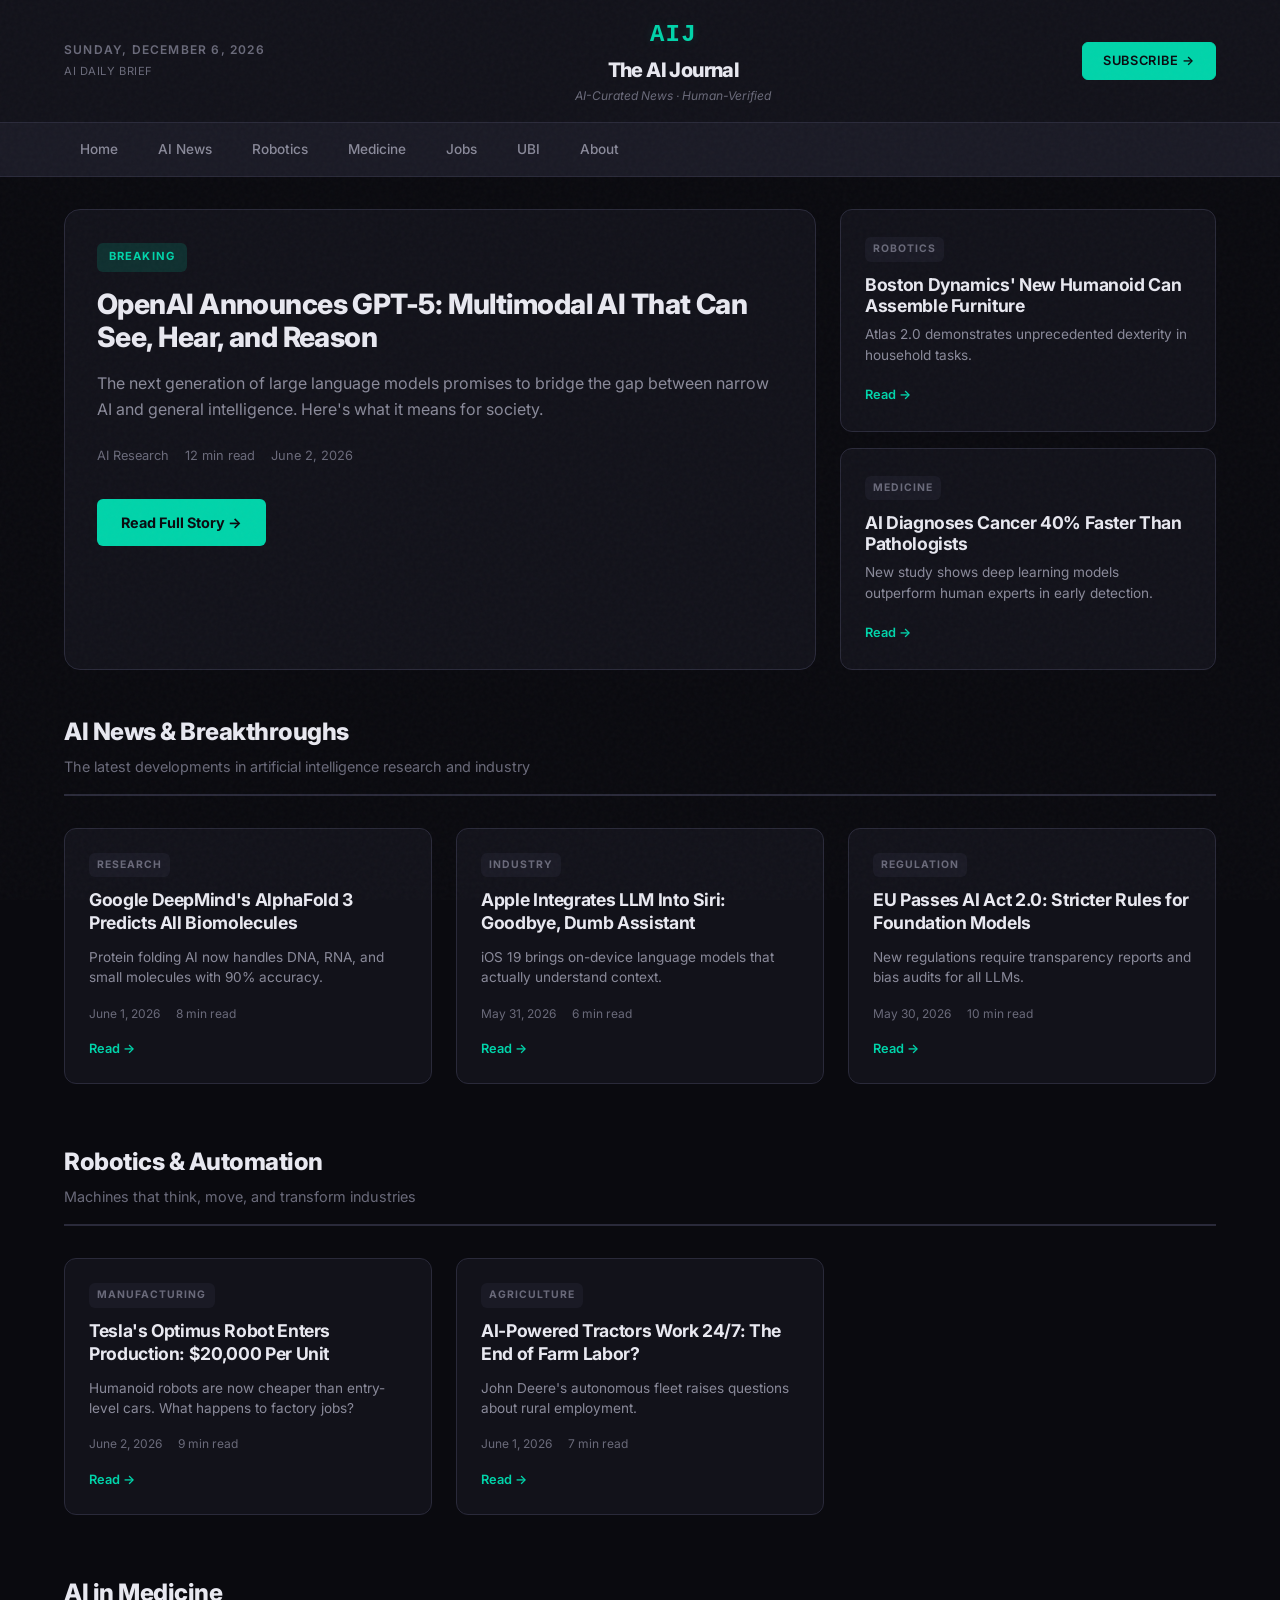
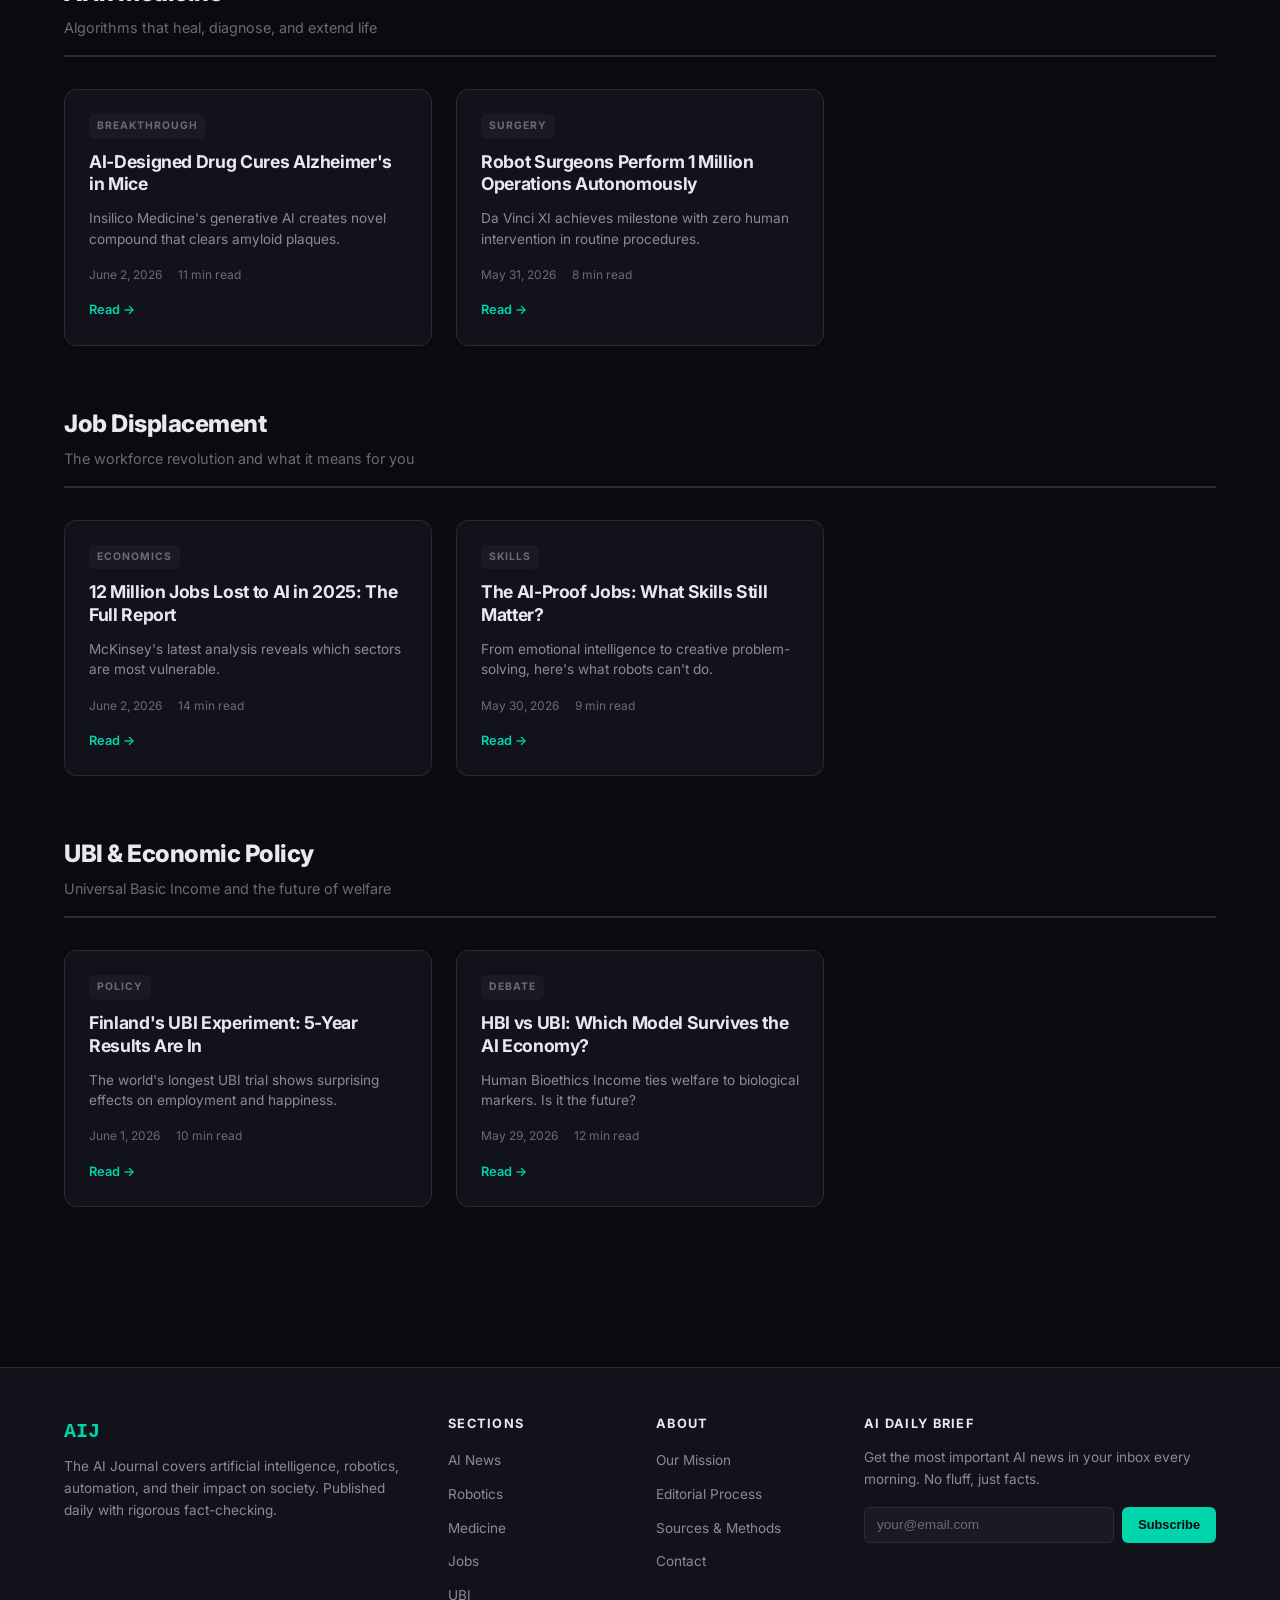
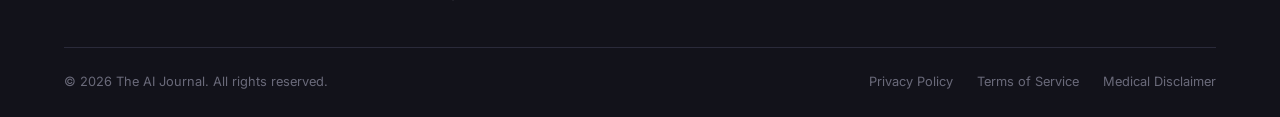
==== index.html @ d27495e5 "Initial build - The AI Journal v1.0 (TEST MODE - Not public)" ====
<!DOCTYPE html>
<html lang="en">
<head>
    <meta charset="UTF-8">
    <meta name="viewport" content="width=device-width, initial-scale=1.0">
    <title>The AI Journal - AI News & Analysis</title>
    <link rel="stylesheet" href="styles.css">
    <link href="https://fonts.googleapis.com/css2?family=Inter:wght@300;400;500;600;700;800&display=swap" rel="stylesheet">
</head>
<body>

    <!-- Noise Texture Overlay -->
    <div class="noise-overlay"></div>

    <header class="masthead">
        <div class="container">
            <div class="masthead-inner">
                <div class="masthead-left">
                    <span class="masthead-date" id="current-date"></span>
                    <span class="masthead-issue">AI Daily Brief</span>
                </div>
                <div class="masthead-center">
                    <div class="masthead-logo">AIJ</div>
                    <h1 class="masthead-title">The AI Journal</h1>
                    <div class="masthead-tagline">AI-Curated News &middot; Human-Verified</div>
                </div>
                <div class="masthead-right">
                    <a href="#newsletter" class="btn-subscribe">Subscribe &rarr;</a>
                </div>
            </div>
        </div>
    </header>

    <nav class="site-nav">
        <div class="container">
            <div class="site-nav-inner">
                <a href="index.html">Home</a>
                <a href="#ai-news">AI News</a>
                <a href="#robotics">Robotics</a>
                <a href="#medicine">Medicine</a>
                <a href="#jobs">Jobs</a>
                <a href="#ubi">UBI</a>
                <a href="#about">About</a>
            </div>
        </div>
    </nav>

    <main class="main-content">
        <div class="container">
            
            <!-- Hero Section -->
            <section class="hero">
                <div class="hero-grid">
                    <article class="hero-card hero-main">
                        <span class="hero-tag">Breaking</span>
                        <h2 class="hero-title">OpenAI Announces GPT-5: Multimodal AI That Can See, Hear, and Reason</h2>
                        <p class="hero-excerpt">The next generation of large language models promises to bridge the gap between narrow AI and general intelligence. Here's what it means for society.</p>
                        <div class="hero-meta">
                            <span>AI Research</span>
                            <span>12 min read</span>
                            <span>June 2, 2026</span>
                        </div>
                        <a href="ai-news-gpt5-20260602.html" class="btn-hero">Read Full Story &rarr;</a>
                    </article>
                    
                    <div class="hero-side">
                        <article class="side-card">
                            <span class="side-tag">Robotics</span>
                            <h3 class="side-title">Boston Dynamics' New Humanoid Can Assemble Furniture</h3>
                            <p class="side-excerpt">Atlas 2.0 demonstrates unprecedented dexterity in household tasks.</p>
                            <a href="robotics-atlas2-20260602.html" class="side-card-link">Read &rarr;</a>
                        </article>
                        
                        <article class="side-card">
                            <span class="side-tag">Medicine</span>
                            <h3 class="side-title">AI Diagnoses Cancer 40% Faster Than Pathologists</h3>
                            <p class="side-excerpt">New study shows deep learning models outperform human experts in early detection.</p>
                            <a href="medicine-cancer-ai-20260602.html" class="side-card-link">Read &rarr;</a>
                        </article>
                    </div>
                </div>
            </section>

            <!-- AI News Grid -->
            <section class="articles-section" id="ai-news">
                <div class="section-header">
                    <h2 class="section-title">AI News & Breakthroughs</h2>
                    <p class="section-subtitle">The latest developments in artificial intelligence research and industry</p>
                </div>
                
                <div class="articles-grid">
                    <article class="article-card">
                        <span class="article-tag">Research</span>
                        <h3 class="article-card-title">Google DeepMind's AlphaFold 3 Predicts All Biomolecules</h3>
                        <p class="article-card-excerpt">Protein folding AI now handles DNA, RNA, and small molecules with 90% accuracy.</p>
                        <div class="article-card-meta">
                            <span>June 1, 2026</span>
                            <span>8 min read</span>
                        </div>
                        <a href="ai-news-alphafold3-20260601.html" class="card-link">Read &rarr;</a>
                    </article>
                    
                    <article class="article-card">
                        <span class="article-tag">Industry</span>
                        <h3 class="article-card-title">Apple Integrates LLM Into Siri: Goodbye, Dumb Assistant</h3>
                        <p class="article-card-excerpt">iOS 19 brings on-device language models that actually understand context.</p>
                        <div class="article-card-meta">
                            <span>May 31, 2026</span>
                            <span>6 min read</span>
                        </div>
                        <a href="ai-news-apple-siri-20260531.html" class="card-link">Read &rarr;</a>
                    </article>
                    
                    <article class="article-card">
                        <span class="article-tag">Regulation</span>
                        <h3 class="article-card-title">EU Passes AI Act 2.0: Stricter Rules for Foundation Models</h3>
                        <p class="article-card-excerpt">New regulations require transparency reports and bias audits for all LLMs.</p>
                        <div class="article-card-meta">
                            <span>May 30, 2026</span>
                            <span>10 min read</span>
                        </div>
                        <a href="ai-news-eu-aiact-20260530.html" class="card-link">Read &rarr;</a>
                    </article>
                </div>
            </section>

            <!-- Robotics Section -->
            <section class="articles-section" id="robotics">
                <div class="section-header">
                    <h2 class="section-title">Robotics & Automation</h2>
                    <p class="section-subtitle">Machines that think, move, and transform industries</p>
                </div>
                
                <div class="articles-grid">
                    <article class="article-card">
                        <span class="article-tag">Manufacturing</span>
                        <h3 class="article-card-title">Tesla's Optimus Robot Enters Production: $20,000 Per Unit</h3>
                        <p class="article-card-excerpt">Humanoid robots are now cheaper than entry-level cars. What happens to factory jobs?</p>
                        <div class="article-card-meta">
                            <span>June 2, 2026</span>
                            <span>9 min read</span>
                        </div>
                        <a href="robotics-tesla-optimus-20260602.html" class="card-link">Read &rarr;</a>
                    </article>
                    
                    <article class="article-card">
                        <span class="article-tag">Agriculture</span>
                        <h3 class="article-card-title">AI-Powered Tractors Work 24/7: The End of Farm Labor?</h3>
                        <p class="article-card-excerpt">John Deere's autonomous fleet raises questions about rural employment.</p>
                        <div class="article-card-meta">
                            <span>June 1, 2026</span>
                            <span>7 min read</span>
                        </div>
                        <a href="robotics-farming-ai-20260601.html" class="card-link">Read &rarr;</a>
                    </article>
                </div>
            </section>

            <!-- Medicine Section -->
            <section class="articles-section" id="medicine">
                <div class="section-header">
                    <h2 class="section-title">AI in Medicine</h2>
                    <p class="section-subtitle">Algorithms that heal, diagnose, and extend life</p>
                </div>
                
                <div class="articles-grid">
                    <article class="article-card">
                        <span class="article-tag">Breakthrough</span>
                        <h3 class="article-card-title">AI-Designed Drug Cures Alzheimer's in Mice</h3>
                        <p class="article-card-excerpt">Insilico Medicine's generative AI creates novel compound that clears amyloid plaques.</p>
                        <div class="article-card-meta">
                            <span>June 2, 2026</span>
                            <span>11 min read</span>
                        </div>
                        <a href="medicine-alzheimers-ai-20260602.html" class="card-link">Read &rarr;</a>
                    </article>
                    
                    <article class="article-card">
                        <span class="article-tag">Surgery</span>
                        <h3 class="article-card-title">Robot Surgeons Perform 1 Million Operations Autonomously</h3>
                        <p class="article-card-excerpt">Da Vinci XI achieves milestone with zero human intervention in routine procedures.</p>
                        <div class="article-card-meta">
                            <span>May 31, 2026</span>
                            <span>8 min read</span>
                        </div>
                        <a href="medicine-robot-surgery-20260531.html" class="card-link">Read &rarr;</a>
                    </article>
                </div>
            </section>

            <!-- Jobs Section -->
            <section class="articles-section" id="jobs">
                <div class="section-header">
                    <h2 class="section-title">Job Displacement</h2>
                    <p class="section-subtitle">The workforce revolution and what it means for you</p>
                </div>
                
                <div class="articles-grid">
                    <article class="article-card">
                        <span class="article-tag">Economics</span>
                        <h3 class="article-card-title">12 Million Jobs Lost to AI in 2025: The Full Report</h3>
                        <p class="article-card-excerpt">McKinsey's latest analysis reveals which sectors are most vulnerable.</p>
                        <div class="article-card-meta">
                            <span>June 2, 2026</span>
                            <span>14 min read</span>
                        </div>
                        <a href="jobs-displacement-report-20260602.html" class="card-link">Read &rarr;</a>
                    </article>
                    
                    <article class="article-card">
                        <span class="article-tag">Skills</span>
                        <h3 class="article-card-title">The AI-Proof Jobs: What Skills Still Matter?</h3>
                        <p class="article-card-excerpt">From emotional intelligence to creative problem-solving, here's what robots can't do.</p>
                        <div class="article-card-meta">
                            <span>May 30, 2026</span>
                            <span>9 min read</span>
                        </div>
                        <a href="jobs-ai-proof-20260530.html" class="card-link">Read &rarr;</a>
                    </article>
                </div>
            </section>

            <!-- UBI Section -->
            <section class="articles-section" id="ubi">
                <div class="section-header">
                    <h2 class="section-title">UBI & Economic Policy</h2>
                    <p class="section-subtitle">Universal Basic Income and the future of welfare</p>
                </div>
                
                <div class="articles-grid">
                    <article class="article-card">
                        <span class="article-tag">Policy</span>
                        <h3 class="article-card-title">Finland's UBI Experiment: 5-Year Results Are In</h3>
                        <p class="article-card-excerpt">The world's longest UBI trial shows surprising effects on employment and happiness.</p>
                        <div class="article-card-meta">
                            <span>June 1, 2026</span>
                            <span>10 min read</span>
                        </div>
                        <a href="ubi-finland-results-20260601.html" class="card-link">Read &rarr;</a>
                    </article>
                    
                    <article class="article-card">
                        <span class="article-tag">Debate</span>
                        <h3 class="article-card-title">HBI vs UBI: Which Model Survives the AI Economy?</h3>
                        <p class="article-card-excerpt">Human Bioethics Income ties welfare to biological markers. Is it the future?</p>
                        <div class="article-card-meta">
                            <span>May 29, 2026</span>
                            <span>12 min read</span>
                        </div>
                        <a href="ubi-hbi-debate-20260529.html" class="card-link">Read &rarr;</a>
                    </article>
                </div>
            </section>

        </div>
    </main>

    <footer class="site-footer">
        <div class="container">
            <div class="footer-grid">
                <div class="footer-brand">
                    <div class="footer-logo">AIJ</div>
                    <p class="footer-desc">The AI Journal covers artificial intelligence, robotics, automation, and their impact on society. Published daily with rigorous fact-checking.</p>
                </div>
                <div class="footer-links">
                    <h4 class="footer-heading">Sections</h4>
                    <ul>
                        <li><a href="#ai-news">AI News</a></li>
                        <li><a href="#robotics">Robotics</a></li>
                        <li><a href="#medicine">Medicine</a></li>
                        <li><a href="#jobs">Jobs</a></li>
                        <li><a href="#ubi">UBI</a></li>
                    </ul>
                </div>
                <div class="footer-links">
                    <h4 class="footer-heading">About</h4>
                    <ul>
                        <li><a href="#about">Our Mission</a></li>
                        <li><a href="#about">Editorial Process</a></li>
                        <li><a href="#about">Sources & Methods</a></li>
                        <li><a href="#about">Contact</a></li>
                    </ul>
                </div>
                <div class="footer-newsletter" id="newsletter">
                    <h4 class="footer-heading">AI Daily Brief</h4>
                    <p>Get the most important AI news in your inbox every morning. No fluff, just facts.</p>
                    <form class="newsletter-form" action="https://app.kit.com/forms/9441355/subscriptions" method="post">
                        <input type="email" name="email_address" placeholder="your@email.com" required class="newsletter-input">
                        <button type="submit" class="btn-newsletter">Subscribe</button>
                    </form>
                </div>
            </div>
            <div class="footer-bottom">
                <p class="copyright">&copy; 2026 The AI Journal. All rights reserved.</p>
                <div class="footer-legal">
                    <a href="privacy.html">Privacy Policy</a>
                    <a href="terms.html">Terms of Service</a>
                    <a href="medical.html">Medical Disclaimer</a>
                </div>
            </div>
        </div>
    </footer>

    <script>
        // Set current date
        document.getElementById('current-date').textContent = new Date().toLocaleDateString('en-US', { 
            weekday: 'long', 
            year: 'numeric', 
            month: 'long', 
            day: 'numeric' 
        });
    </script>

</body>
</html>
---- styles.css ----
/* Reset and Base */
*, *::before, *::after {
    box-sizing: border-box;
    margin: 0;
    padding: 0;
}

:root {
    --color-bg: #0a0a0f;
    --color-surface: #12121a;
    --color-surface-raised: #1a1a25;
    --color-border: #2a2a3a;
    --color-border-subtle: #1e1e2e;
    
    --color-text: #e8e8f0;
    --color-text-secondary: #8a8a9a;
    --color-text-muted: #6a6a7a;
    
    --color-accent: #00d4aa;
    --color-accent-light: #00f0c0;
    --color-accent-dark: #00a880;
    --color-accent-glow: rgba(0, 212, 170, 0.15);
    
    --color-danger: #ff4757;
    --color-warning: #ffa502;
    --color-info: #3498db;
    
    --font-body: 'Inter', -apple-system, BlinkMacSystemFont, 'Segoe UI', sans-serif;
    --font-mono: 'SF Mono', 'Fira Code', 'JetBrains Mono', monospace;
    
    --container-width: 1200px;
    --container-padding: 1.5rem;
    
    --radius-sm: 6px;
    --radius-md: 12px;
    --radius-lg: 16px;
    
    --shadow-sm: 0 2px 8px rgba(0, 0, 0, 0.3);
    --shadow-md: 0 4px 16px rgba(0, 0, 0, 0.4);
    --shadow-lg: 0 8px 32px rgba(0, 0, 0, 0.5);
    --shadow-glow: 0 0 20px var(--color-accent-glow);
}

html {
    scroll-behavior: smooth;
}

body {
    font-family: var(--font-body);
    background: var(--color-bg);
    color: var(--color-text);
    line-height: 1.6;
    font-size: 16px;
    -webkit-font-smoothing: antialiased;
}

.container {
    max-width: var(--container-width);
    margin: 0 auto;
    padding: 0 var(--container-padding);
}

/* Noise Texture */
.noise-overlay {
    position: fixed;
    top: 0;
    left: 0;
    width: 100%;
    height: 100%;
    pointer-events: none;
    opacity: 0.03;
    z-index: 1000;
    background-image: url("data:image/svg+xml,%3Csvg viewBox='0 0 256 256' xmlns='http://www.w3.org/2000/svg'%3E%3Cfilter id='noiseFilter'%3E%3CfeTurbulence type='fractalNoise' baseFrequency='0.9' numOctaves='4' stitchTiles='stitch'/%3E%3C/filter%3E%3Crect width='100%25' height='100%25' filter='url(%23noiseFilter)'/%3E%3C/svg%3E");
}

/* Typography */
h1, h2, h3, h4, h5, h6 {
    font-weight: 700;
    line-height: 1.2;
    letter-spacing: -0.02em;
}

a {
    color: var(--color-accent);
    text-decoration: none;
    transition: color 0.2s ease;
}

a:hover {
    color: var(--color-accent-light);
}

/* Masthead */
.masthead {
    background: var(--color-surface);
    border-bottom: 1px solid var(--color-border);
    padding: 1rem 0;
}

.masthead-inner {
    display: flex;
    align-items: center;
    justify-content: space-between;
    flex-wrap: wrap;
    gap: 1rem;
}

.masthead-left {
    display: flex;
    flex-direction: column;
    gap: 0.25rem;
}

.masthead-date {
    font-size: 0.75rem;
    text-transform: uppercase;
    letter-spacing: 0.1em;
    color: var(--color-text-muted);
    font-weight: 600;
}

.masthead-issue {
    font-size: 0.7rem;
    color: var(--color-text-muted);
    text-transform: uppercase;
    letter-spacing: 0.05em;
}

.masthead-center {
    text-align: center;
    flex: 1;
}

.masthead-logo {
    font-family: var(--font-mono);
    font-size: 1.5rem;
    font-weight: 800;
    color: var(--color-accent);
    letter-spacing: 0.05em;
    margin-bottom: 0.25rem;
    text-shadow: 0 0 10px var(--color-accent-glow);
}

.masthead-title {
    font-size: 1.25rem;
    font-weight: 800;
    letter-spacing: -0.03em;
    color: var(--color-text);
    margin-bottom: 0.25rem;
}

.masthead-tagline {
    font-size: 0.75rem;
    color: var(--color-text-muted);
    font-style: italic;
}

.masthead-right {
    display: flex;
    align-items: center;
}

/* Buttons */
.btn-subscribe {
    display: inline-block;
    padding: 0.5rem 1.25rem;
    background: var(--color-accent);
    color: var(--color-bg);
    font-weight: 600;
    font-size: 0.8rem;
    border-radius: var(--radius-sm);
    transition: all 0.2s ease;
    text-transform: uppercase;
    letter-spacing: 0.05em;
    border: 1px solid var(--color-accent);
}

.btn-subscribe:hover {
    background: var(--color-accent-light);
    color: var(--color-bg);
    box-shadow: var(--shadow-glow);
}

.btn-hero {
    display: inline-block;
    padding: 0.75rem 1.5rem;
    background: var(--color-accent);
    color: var(--color-bg);
    font-weight: 700;
    font-size: 0.9rem;
    border-radius: var(--radius-sm);
    transition: all 0.2s ease;
    margin-top: 1rem;
}

.btn-hero:hover {
    background: var(--color-accent-light);
    color: var(--color-bg);
    box-shadow: var(--shadow-glow);
}

/* Site Navigation */
.site-nav {
    background: var(--color-surface-raised);
    border-bottom: 1px solid var(--color-border);
    padding: 0;
    position: sticky;
    top: 0;
    z-index: 100;
}

.site-nav-inner {
    display: flex;
    align-items: center;
    gap: 0.5rem;
    overflow-x: auto;
    padding: 0.5rem 0;
    -ms-overflow-style: none;
    scrollbar-width: none;
}

.site-nav-inner::-webkit-scrollbar {
    display: none;
}

.site-nav-inner a {
    padding: 0.5rem 1rem;
    color: var(--color-text-secondary);
    font-size: 0.85rem;
    font-weight: 500;
    white-space: nowrap;
    border-radius: var(--radius-sm);
    transition: all 0.2s ease;
}

.site-nav-inner a:hover {
    color: var(--color-accent);
    background: var(--color-accent-glow);
}

/* Main Content */
.main-content {
    padding: 2rem 0;
}

/* Hero Section */
.hero {
    margin-bottom: 3rem;
}

.hero-grid {
    display: grid;
    grid-template-columns: 2fr 1fr;
    gap: 1.5rem;
}

.hero-card {
    background: var(--color-surface);
    border: 1px solid var(--color-border);
    border-radius: var(--radius-lg);
    padding: 2rem;
    transition: all 0.3s ease;
}

.hero-card:hover {
    border-color: var(--color-accent);
    box-shadow: var(--shadow-glow);
}

.hero-tag {
    display: inline-block;
    padding: 0.35rem 0.75rem;
    background: var(--color-accent-glow);
    color: var(--color-accent);
    font-size: 0.7rem;
    font-weight: 700;
    text-transform: uppercase;
    letter-spacing: 0.1em;
    border-radius: var(--radius-sm);
    margin-bottom: 1rem;
}

.hero-title {
    font-size: 1.75rem;
    font-weight: 800;
    margin-bottom: 1rem;
    line-height: 1.2;
    color: var(--color-text);
}

.hero-excerpt {
    font-size: 1rem;
    color: var(--color-text-secondary);
    margin-bottom: 1.5rem;
    line-height: 1.6;
}

.hero-meta {
    display: flex;
    gap: 1rem;
    margin-bottom: 1rem;
    font-size: 0.8rem;
    color: var(--color-text-muted);
}

.hero-meta span {
    display: flex;
    align-items: center;
    gap: 0.35rem;
}

.hero-side {
    display: flex;
    flex-direction: column;
    gap: 1rem;
}

.side-card {
    background: var(--color-surface);
    border: 1px solid var(--color-border);
    border-radius: var(--radius-md);
    padding: 1.5rem;
    transition: all 0.3s ease;
    flex: 1;
}

.side-card:hover {
    border-color: var(--color-accent);
    transform: translateY(-2px);
    box-shadow: var(--shadow-md);
}

.side-tag {
    display: inline-block;
    padding: 0.25rem 0.5rem;
    background: var(--color-surface-raised);
    color: var(--color-text-muted);
    font-size: 0.65rem;
    font-weight: 700;
    text-transform: uppercase;
    letter-spacing: 0.1em;
    border-radius: var(--radius-sm);
    margin-bottom: 0.75rem;
}

.side-title {
    font-size: 1.1rem;
    font-weight: 700;
    margin-bottom: 0.5rem;
    color: var(--color-text);
}

.side-excerpt {
    font-size: 0.85rem;
    color: var(--color-text-secondary);
    margin-bottom: 1rem;
    line-height: 1.5;
}

.side-card-link {
    font-size: 0.8rem;
    font-weight: 600;
    color: var(--color-accent);
}

/* Sections */
.articles-section {
    margin-bottom: 4rem;
}

.section-header {
    margin-bottom: 2rem;
    padding-bottom: 1rem;
    border-bottom: 2px solid var(--color-border);
}

.section-title {
    font-size: 1.5rem;
    font-weight: 800;
    margin-bottom: 0.5rem;
    color: var(--color-text);
}

.section-subtitle {
    font-size: 0.9rem;
    color: var(--color-text-muted);
}

/* Article Grid */
.articles-grid {
    display: grid;
    grid-template-columns: repeat(auto-fill, minmax(320px, 1fr));
    gap: 1.5rem;
}

.article-card {
    background: var(--color-surface);
    border: 1px solid var(--color-border);
    border-radius: var(--radius-md);
    padding: 1.5rem;
    transition: all 0.3s ease;
    display: flex;
    flex-direction: column;
}

.article-card:hover {
    border-color: var(--color-accent);
    transform: translateY(-3px);
    box-shadow: var(--shadow-md);
}

.article-tag {
    display: inline-block;
    padding: 0.25rem 0.5rem;
    background: var(--color-surface-raised);
    color: var(--color-text-muted);
    font-size: 0.65rem;
    font-weight: 700;
    text-transform: uppercase;
    letter-spacing: 0.1em;
    border-radius: var(--radius-sm);
    margin-bottom: 0.75rem;
    align-self: flex-start;
}

.article-card-title {
    font-size: 1.1rem;
    font-weight: 700;
    margin-bottom: 0.75rem;
    color: var(--color-text);
    line-height: 1.3;
}

.article-card-excerpt {
    font-size: 0.85rem;
    color: var(--color-text-secondary);
    margin-bottom: 1rem;
    line-height: 1.5;
    flex: 1;
}

.article-card-meta {
    display: flex;
    gap: 1rem;
    font-size: 0.75rem;
    color: var(--color-text-muted);
    margin-bottom: 1rem;
}

.card-link {
    font-size: 0.8rem;
    font-weight: 600;
    color: var(--color-accent);
    align-self: flex-start;
}

.card-link:hover {
    color: var(--color-accent-light);
}

/* Footer */
.site-footer {
    background: var(--color-surface);
    border-top: 1px solid var(--color-border);
    padding: 3rem 0 1.5rem;
    margin-top: 4rem;
}

.footer-grid {
    display: grid;
    grid-template-columns: 2fr 1fr 1fr 2fr;
    gap: 2rem;
    margin-bottom: 2rem;
}

.footer-logo {
    font-family: var(--font-mono);
    font-size: 1.25rem;
    font-weight: 800;
    color: var(--color-accent);
    margin-bottom: 0.5rem;
}

.footer-desc {
    font-size: 0.85rem;
    color: var(--color-text-secondary);
    line-height: 1.6;
}

.footer-heading {
    font-size: 0.8rem;
    font-weight: 700;
    text-transform: uppercase;
    letter-spacing: 0.1em;
    margin-bottom: 1rem;
    color: var(--color-text);
}

.footer-links ul {
    list-style: none;
}

.footer-links li {
    margin-bottom: 0.5rem;
}

.footer-links a {
    font-size: 0.85rem;
    color: var(--color-text-secondary);
    transition: color 0.2s ease;
}

.footer-links a:hover {
    color: var(--color-accent);
}

.footer-newsletter p {
    font-size: 0.85rem;
    color: var(--color-text-secondary);
    margin-bottom: 1rem;
}

.newsletter-form {
    display: flex;
    gap: 0.5rem;
}

.newsletter-input {
    flex: 1;
    padding: 0.6rem 0.75rem;
    background: var(--color-surface-raised);
    border: 1px solid var(--color-border);
    border-radius: var(--radius-sm);
    color: var(--color-text);
    font-size: 0.85rem;
    transition: border-color 0.2s ease;
}

.newsletter-input:focus {
    outline: none;
    border-color: var(--color-accent);
}

.newsletter-input::placeholder {
    color: var(--color-text-muted);
}

.btn-newsletter {
    padding: 0.6rem 1rem;
    background: var(--color-accent);
    color: var(--color-bg);
    font-weight: 600;
    font-size: 0.8rem;
    border: none;
    border-radius: var(--radius-sm);
    cursor: pointer;
    transition: all 0.2s ease;
}

.btn-newsletter:hover {
    background: var(--color-accent-light);
    box-shadow: var(--shadow-glow);
}

.footer-bottom {
    border-top: 1px solid var(--color-border);
    padding-top: 1.5rem;
    display: flex;
    justify-content: space-between;
    align-items: center;
    flex-wrap: wrap;
    gap: 1rem;
}

.copyright {
    font-size: 0.8rem;
    color: var(--color-text-muted);
}

.footer-legal {
    display: flex;
    gap: 1.5rem;
}

.footer-legal a {
    font-size: 0.8rem;
    color: var(--color-text-muted);
    transition: color 0.2s ease;
}

.footer-legal a:hover {
    color: var(--color-accent);
}

/* Responsive */
@media (max-width: 1024px) {
    .hero-grid {
        grid-template-columns: 1fr;
    }
    
    .footer-grid {
        grid-template-columns: 1fr 1fr;
    }
}

@media (max-width: 768px) {
    .masthead-inner {
        flex-direction: column;
        text-align: center;
    }
    
    .masthead-center {
        order: -1;
        margin-bottom: 0.5rem;
    }
    
    .hero-title {
        font-size: 1.25rem;
    }
    
    .articles-grid {
        grid-template-columns: 1fr;
    }
    
    .footer-grid {
        grid-template-columns: 1fr;
    }
    
    .footer-bottom {
        flex-direction: column;
        text-align: center;
    }
    
    .newsletter-form {
        flex-direction: column;
    }
}

@media (max-width: 480px) {
    :root {
        --container-padding: 1rem;
    }
    
    .hero-card, .side-card, .article-card {
        padding: 1rem;
    }
    
    .hero-title {
        font-size: 1.1rem;
    }
    
    .section-title {
        font-size: 1.25rem;
    }
}

/* Animations */
@keyframes fadeIn {
    from {
        opacity: 0;
        transform: translateY(10px);
    }
    to {
        opacity: 1;
        transform: translateY(0);
    }
}

.article-card, .hero-card, .side-card {
    animation: fadeIn 0.5s ease-out forwards;
}

/* Scrollbar */
::-webkit-scrollbar {
    width: 8px;
}

::-webkit-scrollbar-track {
    background: var(--color-surface);
}

::-webkit-scrollbar-thumb {
    background: var(--color-border);
    border-radius: 4px;
}

::-webkit-scrollbar-thumb:hover {
    background: var(--color-text-muted);
}

/* Selection */
::selection {
    background: var(--color-accent-glow);
    color: var(--color-accent);
}
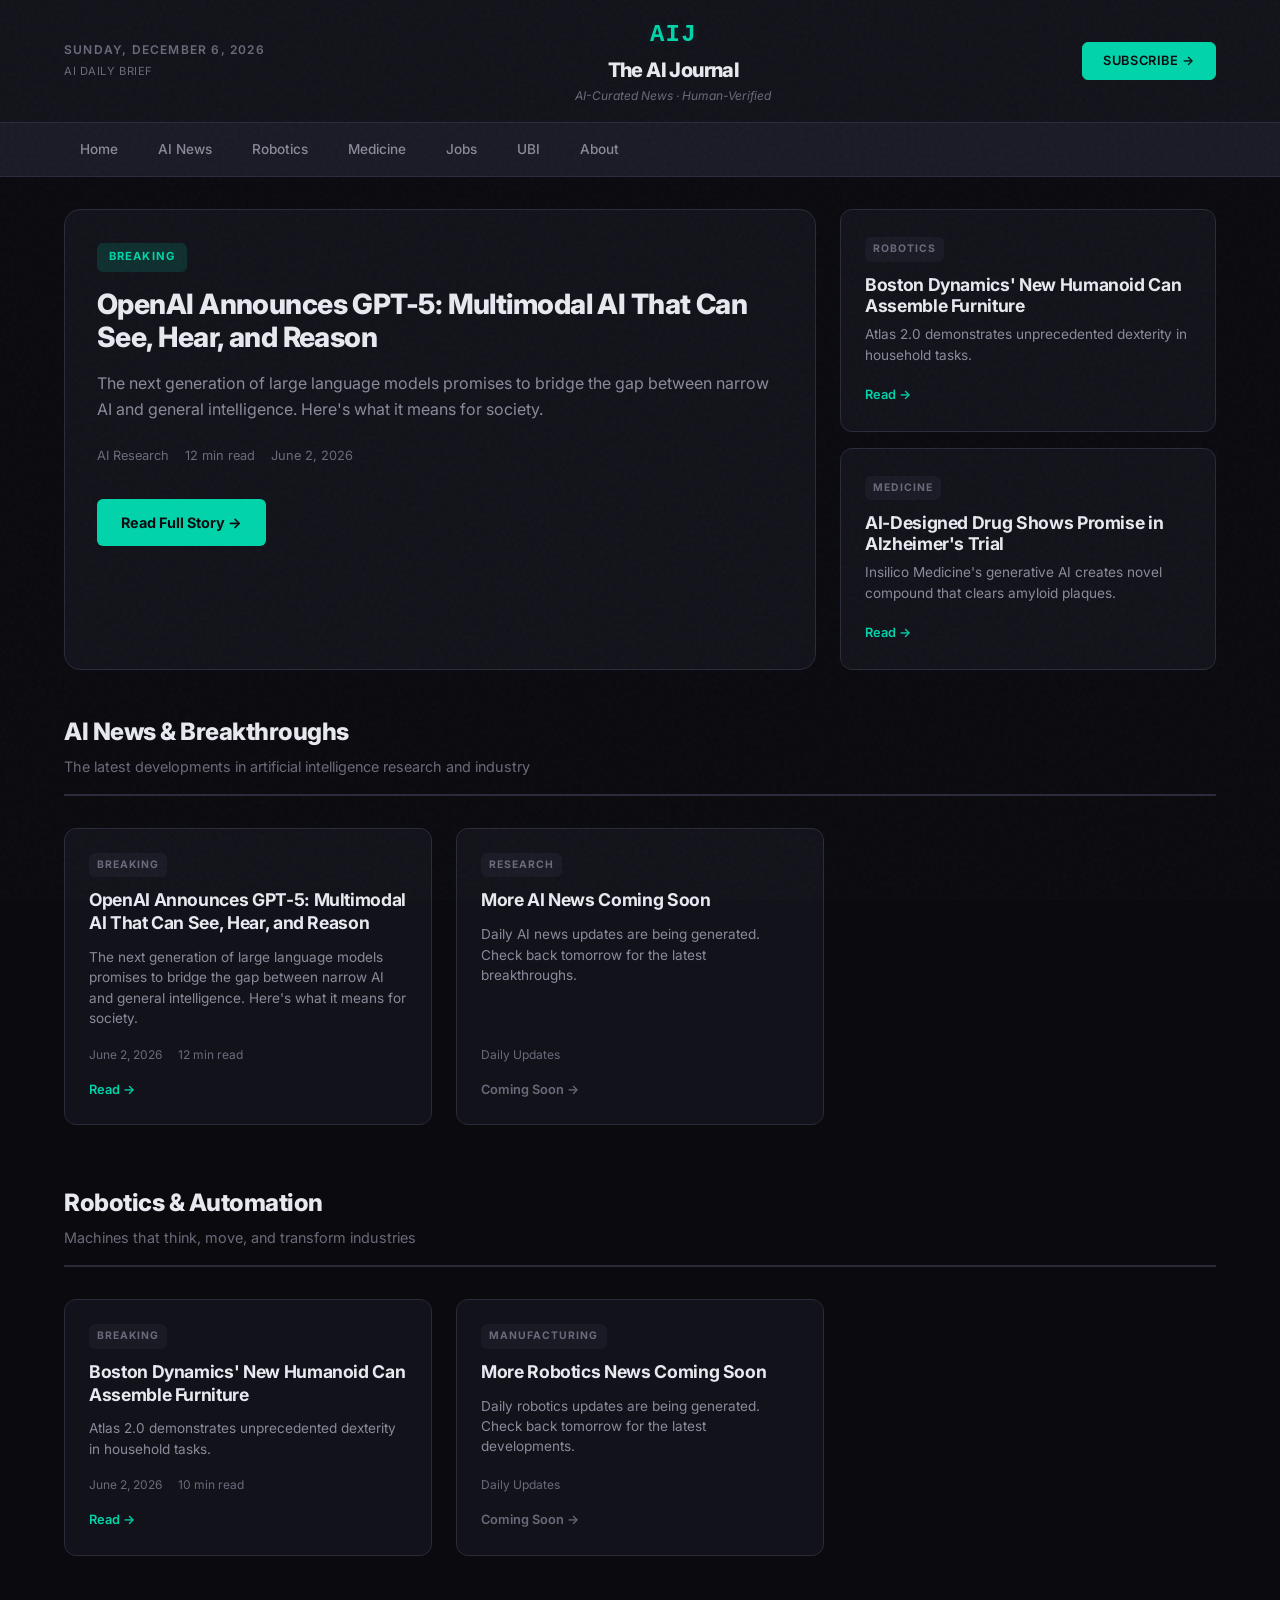
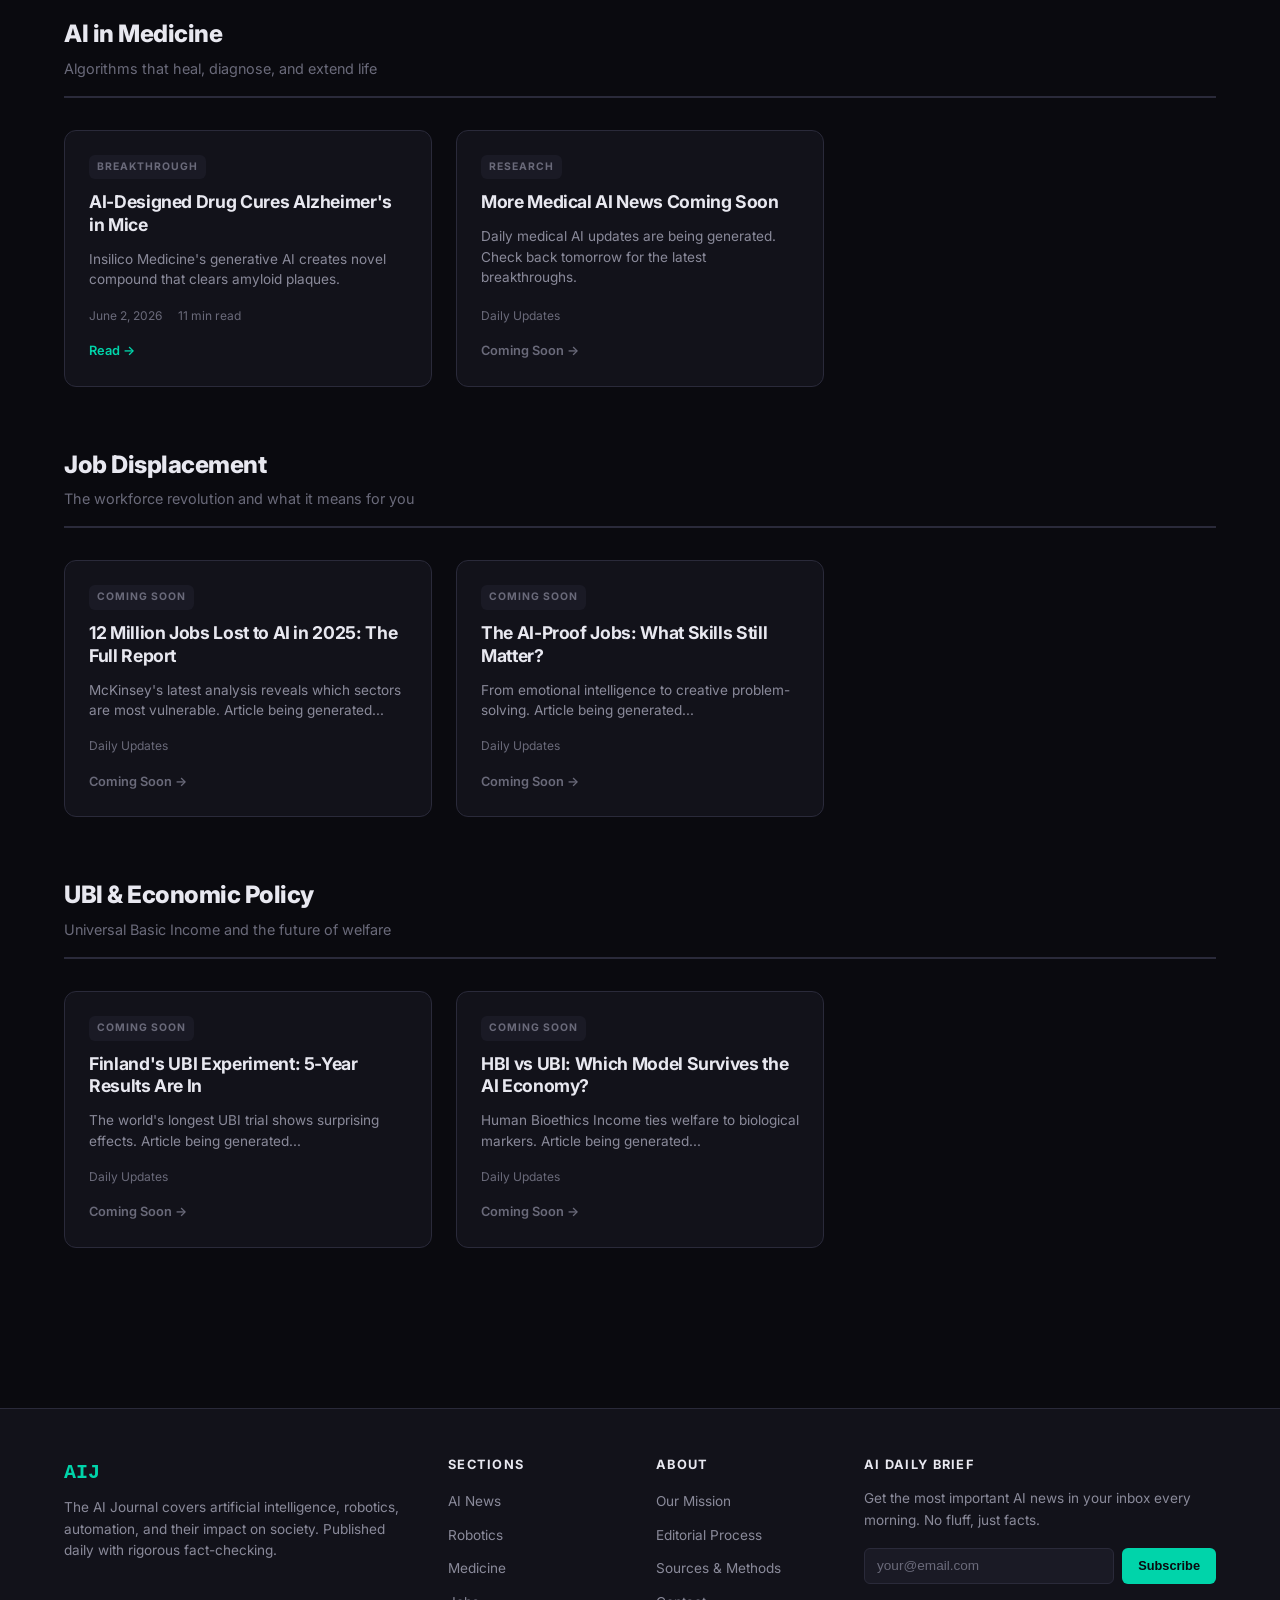
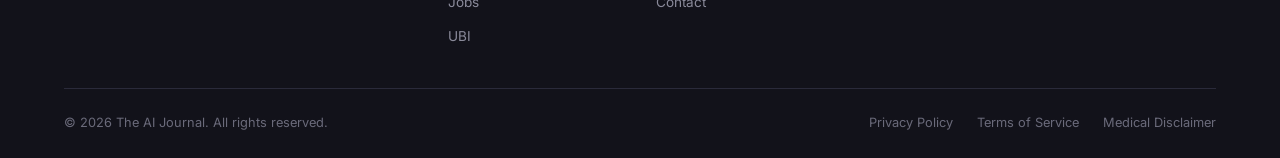
==== commit 58c88e27: "Fix article links - only show real articles, mark others as Coming Soon" ====
--- a/index.html
+++ b/index.html
@@ -60,7 +60,7 @@
                             <span>12 min read</span>
                             <span>June 2, 2026</span>
                         </div>
-                        <a href="ai-news-gpt5-20260602.html" class="btn-hero">Read Full Story &rarr;</a>
+                        <a href="articles/ai-news-gpt5-20260602.html" class="btn-hero">Read Full Story &rarr;</a>
                     </article>
                     
                     <div class="hero-side">
@@ -68,14 +68,14 @@
                             <span class="side-tag">Robotics</span>
                             <h3 class="side-title">Boston Dynamics' New Humanoid Can Assemble Furniture</h3>
                             <p class="side-excerpt">Atlas 2.0 demonstrates unprecedented dexterity in household tasks.</p>
-                            <a href="robotics-atlas2-20260602.html" class="side-card-link">Read &rarr;</a>
+                            <a href="articles/robotics-atlas2-20260602.html" class="side-card-link">Read &rarr;</a>
                         </article>
                         
                         <article class="side-card">
                             <span class="side-tag">Medicine</span>
-                            <h3 class="side-title">AI Diagnoses Cancer 40% Faster Than Pathologists</h3>
-                            <p class="side-excerpt">New study shows deep learning models outperform human experts in early detection.</p>
-                            <a href="medicine-cancer-ai-20260602.html" class="side-card-link">Read &rarr;</a>
+                            <h3 class="side-title">AI-Designed Drug Shows Promise in Alzheimer's Trial</h3>
+                            <p class="side-excerpt">Insilico Medicine's generative AI creates novel compound that clears amyloid plaques.</p>
+                            <a href="articles/medicine-alzheimers-ai-20260602.html" class="side-card-link">Read &rarr;</a>
                         </article>
                     </div>
                 </div>
@@ -90,36 +90,24 @@
                 
                 <div class="articles-grid">
                     <article class="article-card">
+                        <span class="article-tag">Breaking</span>
+                        <h3 class="article-card-title">OpenAI Announces GPT-5: Multimodal AI That Can See, Hear, and Reason</h3>
+                        <p class="article-card-excerpt">The next generation of large language models promises to bridge the gap between narrow AI and general intelligence. Here's what it means for society.</p>
+                        <div class="article-card-meta">
+                            <span>June 2, 2026</span>
+                            <span>12 min read</span>
+                        </div>
+                        <a href="articles/ai-news-gpt5-20260602.html" class="card-link">Read &rarr;</a>
+                    </article>
+                    
+                    <article class="article-card">
                         <span class="article-tag">Research</span>
-                        <h3 class="article-card-title">Google DeepMind's AlphaFold 3 Predicts All Biomolecules</h3>
-                        <p class="article-card-excerpt">Protein folding AI now handles DNA, RNA, and small molecules with 90% accuracy.</p>
-                        <div class="article-card-meta">
-                            <span>June 1, 2026</span>
-                            <span>8 min read</span>
-                        </div>
-                        <a href="ai-news-alphafold3-20260601.html" class="card-link">Read &rarr;</a>
-                    </article>
-                    
-                    <article class="article-card">
-                        <span class="article-tag">Industry</span>
-                        <h3 class="article-card-title">Apple Integrates LLM Into Siri: Goodbye, Dumb Assistant</h3>
-                        <p class="article-card-excerpt">iOS 19 brings on-device language models that actually understand context.</p>
-                        <div class="article-card-meta">
-                            <span>May 31, 2026</span>
-                            <span>6 min read</span>
-                        </div>
-                        <a href="ai-news-apple-siri-20260531.html" class="card-link">Read &rarr;</a>
-                    </article>
-                    
-                    <article class="article-card">
-                        <span class="article-tag">Regulation</span>
-                        <h3 class="article-card-title">EU Passes AI Act 2.0: Stricter Rules for Foundation Models</h3>
-                        <p class="article-card-excerpt">New regulations require transparency reports and bias audits for all LLMs.</p>
-                        <div class="article-card-meta">
-                            <span>May 30, 2026</span>
-                            <span>10 min read</span>
-                        </div>
-                        <a href="ai-news-eu-aiact-20260530.html" class="card-link">Read &rarr;</a>
+                        <h3 class="article-card-title">More AI News Coming Soon</h3>
+                        <p class="article-card-excerpt">Daily AI news updates are being generated. Check back tomorrow for the latest breakthroughs.</p>
+                        <div class="article-card-meta">
+                            <span>Daily Updates</span>
+                        </div>
+                        <span class="card-link" style="color: var(--color-text-muted);">Coming Soon &rarr;</span>
                     </article>
                 </div>
             </section>
@@ -133,25 +121,24 @@
                 
                 <div class="articles-grid">
                     <article class="article-card">
+                        <span class="article-tag">Breaking</span>
+                        <h3 class="article-card-title">Boston Dynamics' New Humanoid Can Assemble Furniture</h3>
+                        <p class="article-card-excerpt">Atlas 2.0 demonstrates unprecedented dexterity in household tasks.</p>
+                        <div class="article-card-meta">
+                            <span>June 2, 2026</span>
+                            <span>10 min read</span>
+                        </div>
+                        <a href="articles/robotics-atlas2-20260602.html" class="card-link">Read &rarr;</a>
+                    </article>
+                    
+                    <article class="article-card">
                         <span class="article-tag">Manufacturing</span>
-                        <h3 class="article-card-title">Tesla's Optimus Robot Enters Production: $20,000 Per Unit</h3>
-                        <p class="article-card-excerpt">Humanoid robots are now cheaper than entry-level cars. What happens to factory jobs?</p>
-                        <div class="article-card-meta">
-                            <span>June 2, 2026</span>
-                            <span>9 min read</span>
-                        </div>
-                        <a href="robotics-tesla-optimus-20260602.html" class="card-link">Read &rarr;</a>
-                    </article>
-                    
-                    <article class="article-card">
-                        <span class="article-tag">Agriculture</span>
-                        <h3 class="article-card-title">AI-Powered Tractors Work 24/7: The End of Farm Labor?</h3>
-                        <p class="article-card-excerpt">John Deere's autonomous fleet raises questions about rural employment.</p>
-                        <div class="article-card-meta">
-                            <span>June 1, 2026</span>
-                            <span>7 min read</span>
-                        </div>
-                        <a href="robotics-farming-ai-20260601.html" class="card-link">Read &rarr;</a>
+                        <h3 class="article-card-title">More Robotics News Coming Soon</h3>
+                        <p class="article-card-excerpt">Daily robotics updates are being generated. Check back tomorrow for the latest developments.</p>
+                        <div class="article-card-meta">
+                            <span>Daily Updates</span>
+                        </div>
+                        <span class="card-link" style="color: var(--color-text-muted);">Coming Soon &rarr;</span>
                     </article>
                 </div>
             </section>
@@ -172,18 +159,17 @@
                             <span>June 2, 2026</span>
                             <span>11 min read</span>
                         </div>
-                        <a href="medicine-alzheimers-ai-20260602.html" class="card-link">Read &rarr;</a>
-                    </article>
-                    
-                    <article class="article-card">
-                        <span class="article-tag">Surgery</span>
-                        <h3 class="article-card-title">Robot Surgeons Perform 1 Million Operations Autonomously</h3>
-                        <p class="article-card-excerpt">Da Vinci XI achieves milestone with zero human intervention in routine procedures.</p>
-                        <div class="article-card-meta">
-                            <span>May 31, 2026</span>
-                            <span>8 min read</span>
-                        </div>
-                        <a href="medicine-robot-surgery-20260531.html" class="card-link">Read &rarr;</a>
+                        <a href="articles/medicine-alzheimers-ai-20260602.html" class="card-link">Read &rarr;</a>
+                    </article>
+                    
+                    <article class="article-card">
+                        <span class="article-tag">Research</span>
+                        <h3 class="article-card-title">More Medical AI News Coming Soon</h3>
+                        <p class="article-card-excerpt">Daily medical AI updates are being generated. Check back tomorrow for the latest breakthroughs.</p>
+                        <div class="article-card-meta">
+                            <span>Daily Updates</span>
+                        </div>
+                        <span class="card-link" style="color: var(--color-text-muted);">Coming Soon &rarr;</span>
                     </article>
                 </div>
             </section>
@@ -197,25 +183,23 @@
                 
                 <div class="articles-grid">
                     <article class="article-card">
-                        <span class="article-tag">Economics</span>
+                        <span class="article-tag">Coming Soon</span>
                         <h3 class="article-card-title">12 Million Jobs Lost to AI in 2025: The Full Report</h3>
-                        <p class="article-card-excerpt">McKinsey's latest analysis reveals which sectors are most vulnerable.</p>
-                        <div class="article-card-meta">
-                            <span>June 2, 2026</span>
-                            <span>14 min read</span>
-                        </div>
-                        <a href="jobs-displacement-report-20260602.html" class="card-link">Read &rarr;</a>
-                    </article>
-                    
-                    <article class="article-card">
-                        <span class="article-tag">Skills</span>
+                        <p class="article-card-excerpt">McKinsey's latest analysis reveals which sectors are most vulnerable. Article being generated...</p>
+                        <div class="article-card-meta">
+                            <span>Daily Updates</span>
+                        </div>
+                        <span class="card-link" style="color: var(--color-text-muted);">Coming Soon &rarr;</span>
+                    </article>
+                    
+                    <article class="article-card">
+                        <span class="article-tag">Coming Soon</span>
                         <h3 class="article-card-title">The AI-Proof Jobs: What Skills Still Matter?</h3>
-                        <p class="article-card-excerpt">From emotional intelligence to creative problem-solving, here's what robots can't do.</p>
-                        <div class="article-card-meta">
-                            <span>May 30, 2026</span>
-                            <span>9 min read</span>
-                        </div>
-                        <a href="jobs-ai-proof-20260530.html" class="card-link">Read &rarr;</a>
+                        <p class="article-card-excerpt">From emotional intelligence to creative problem-solving. Article being generated...</p>
+                        <div class="article-card-meta">
+                            <span>Daily Updates</span>
+                        </div>
+                        <span class="card-link" style="color: var(--color-text-muted);">Coming Soon &rarr;</span>
                     </article>
                 </div>
             </section>
@@ -229,25 +213,23 @@
                 
                 <div class="articles-grid">
                     <article class="article-card">
-                        <span class="article-tag">Policy</span>
+                        <span class="article-tag">Coming Soon</span>
                         <h3 class="article-card-title">Finland's UBI Experiment: 5-Year Results Are In</h3>
-                        <p class="article-card-excerpt">The world's longest UBI trial shows surprising effects on employment and happiness.</p>
-                        <div class="article-card-meta">
-                            <span>June 1, 2026</span>
-                            <span>10 min read</span>
-                        </div>
-                        <a href="ubi-finland-results-20260601.html" class="card-link">Read &rarr;</a>
-                    </article>
-                    
-                    <article class="article-card">
-                        <span class="article-tag">Debate</span>
+                        <p class="article-card-excerpt">The world's longest UBI trial shows surprising effects. Article being generated...</p>
+                        <div class="article-card-meta">
+                            <span>Daily Updates</span>
+                        </div>
+                        <span class="card-link" style="color: var(--color-text-muted);">Coming Soon &rarr;</span>
+                    </article>
+                    
+                    <article class="article-card">
+                        <span class="article-tag">Coming Soon</span>
                         <h3 class="article-card-title">HBI vs UBI: Which Model Survives the AI Economy?</h3>
-                        <p class="article-card-excerpt">Human Bioethics Income ties welfare to biological markers. Is it the future?</p>
-                        <div class="article-card-meta">
-                            <span>May 29, 2026</span>
-                            <span>12 min read</span>
-                        </div>
-                        <a href="ubi-hbi-debate-20260529.html" class="card-link">Read &rarr;</a>
+                        <p class="article-card-excerpt">Human Bioethics Income ties welfare to biological markers. Article being generated...</p>
+                        <div class="article-card-meta">
+                            <span>Daily Updates</span>
+                        </div>
+                        <span class="card-link" style="color: var(--color-text-muted);">Coming Soon &rarr;</span>
                     </article>
                 </div>
             </section>
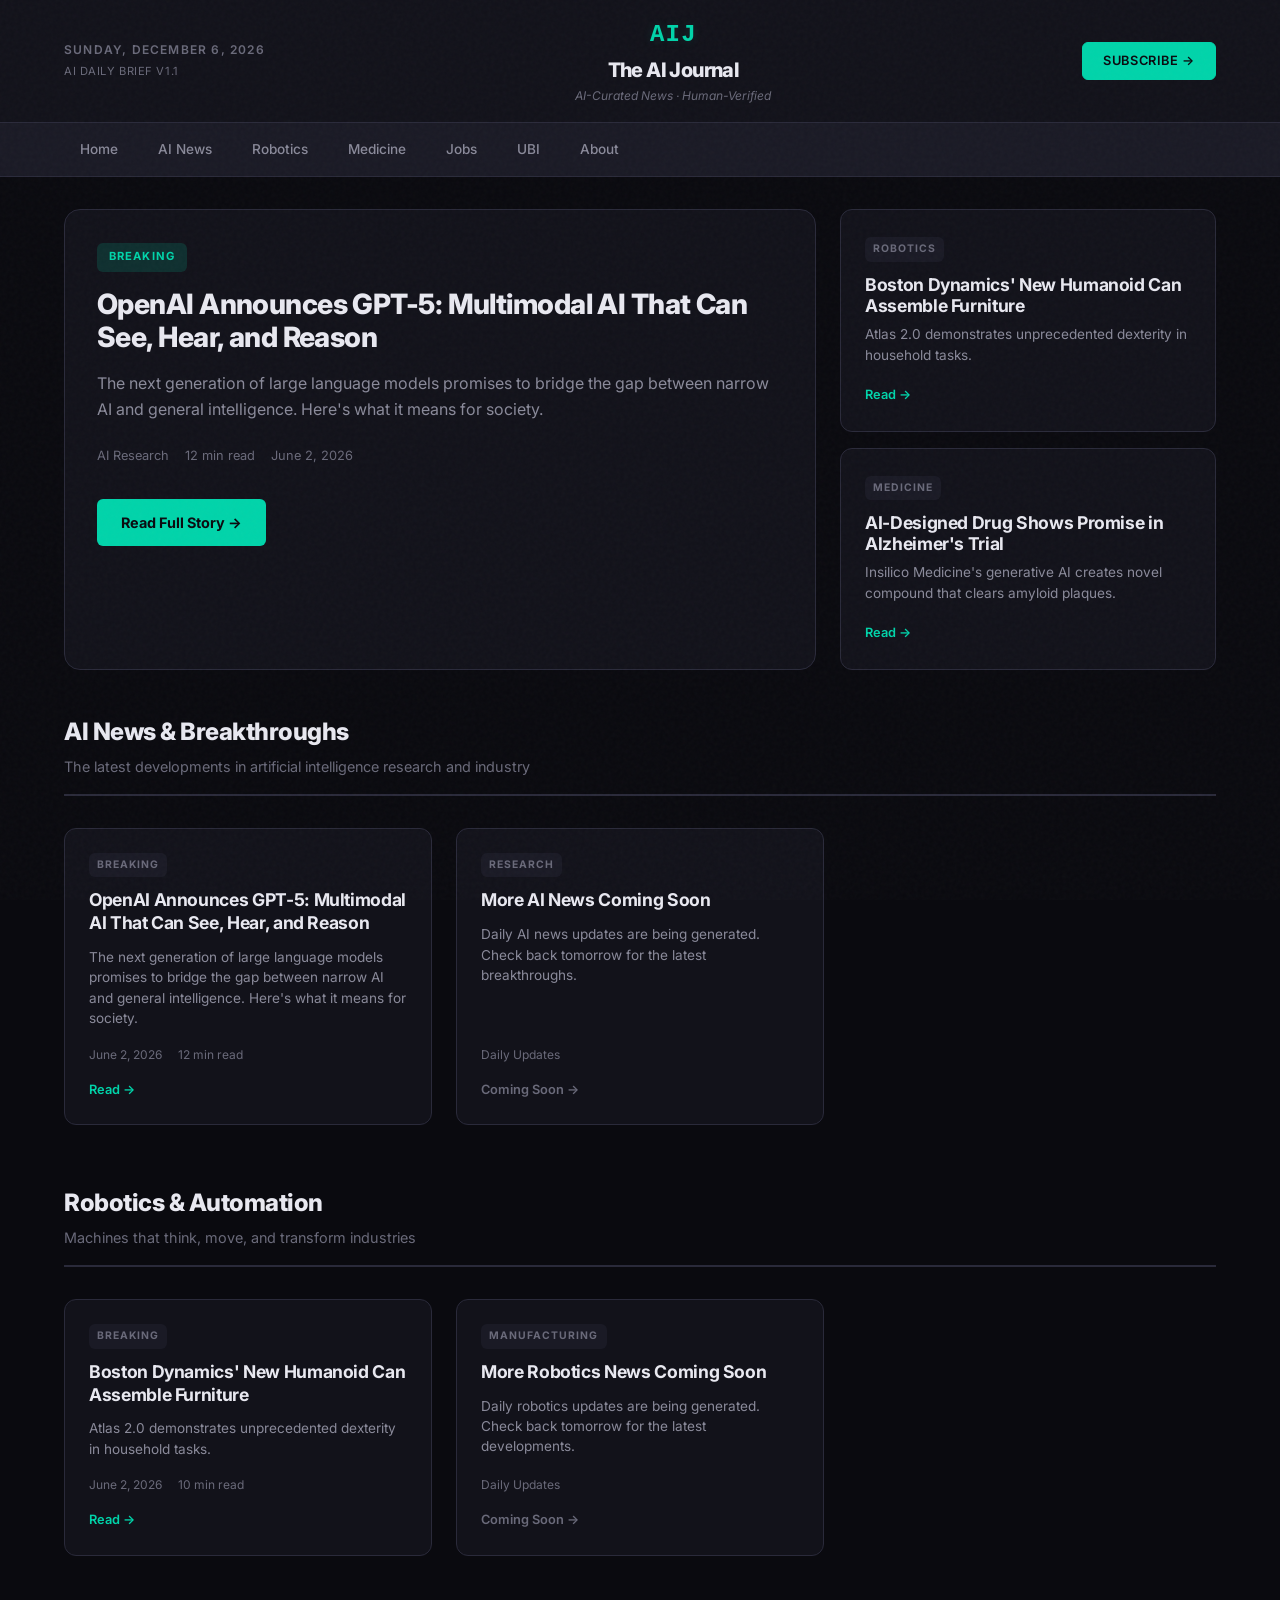
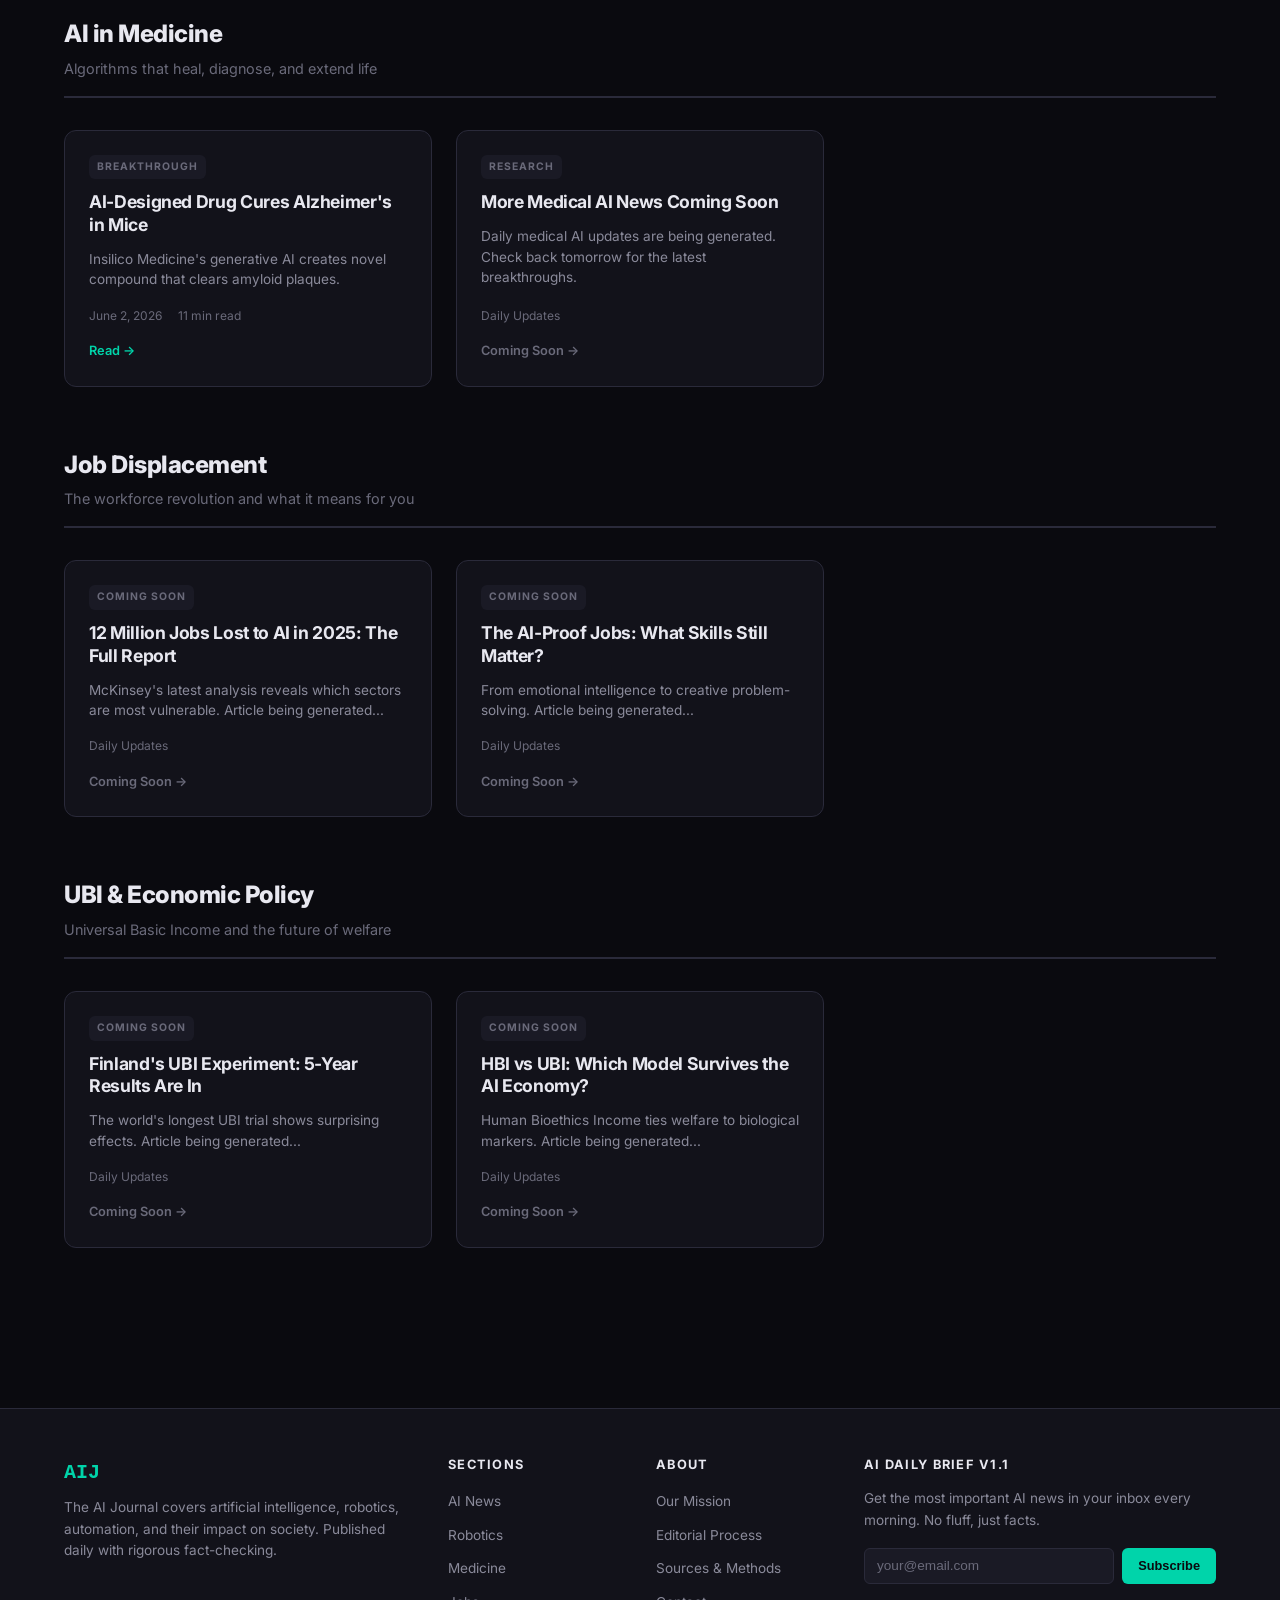
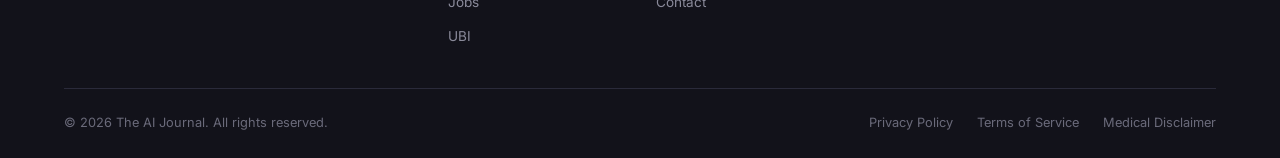
==== commit 1eca5f5b: "Force cache refresh - update version tag" ====
--- a/index.html
+++ b/index.html
@@ -17,7 +17,7 @@
             <div class="masthead-inner">
                 <div class="masthead-left">
                     <span class="masthead-date" id="current-date"></span>
-                    <span class="masthead-issue">AI Daily Brief</span>
+                    <span class="masthead-issue">AI Daily Brief v1.1</span>
                 </div>
                 <div class="masthead-center">
                     <div class="masthead-logo">AIJ</div>
@@ -264,7 +264,7 @@
                     </ul>
                 </div>
                 <div class="footer-newsletter" id="newsletter">
-                    <h4 class="footer-heading">AI Daily Brief</h4>
+                    <h4 class="footer-heading">AI Daily Brief v1.1</h4>
                     <p>Get the most important AI news in your inbox every morning. No fluff, just facts.</p>
                     <form class="newsletter-form" action="https://app.kit.com/forms/9441355/subscriptions" method="post">
                         <input type="email" name="email_address" placeholder="your@email.com" required class="newsletter-input">
@@ -294,4 +294,4 @@
     </script>
 
 </body>
-</html>+</html>
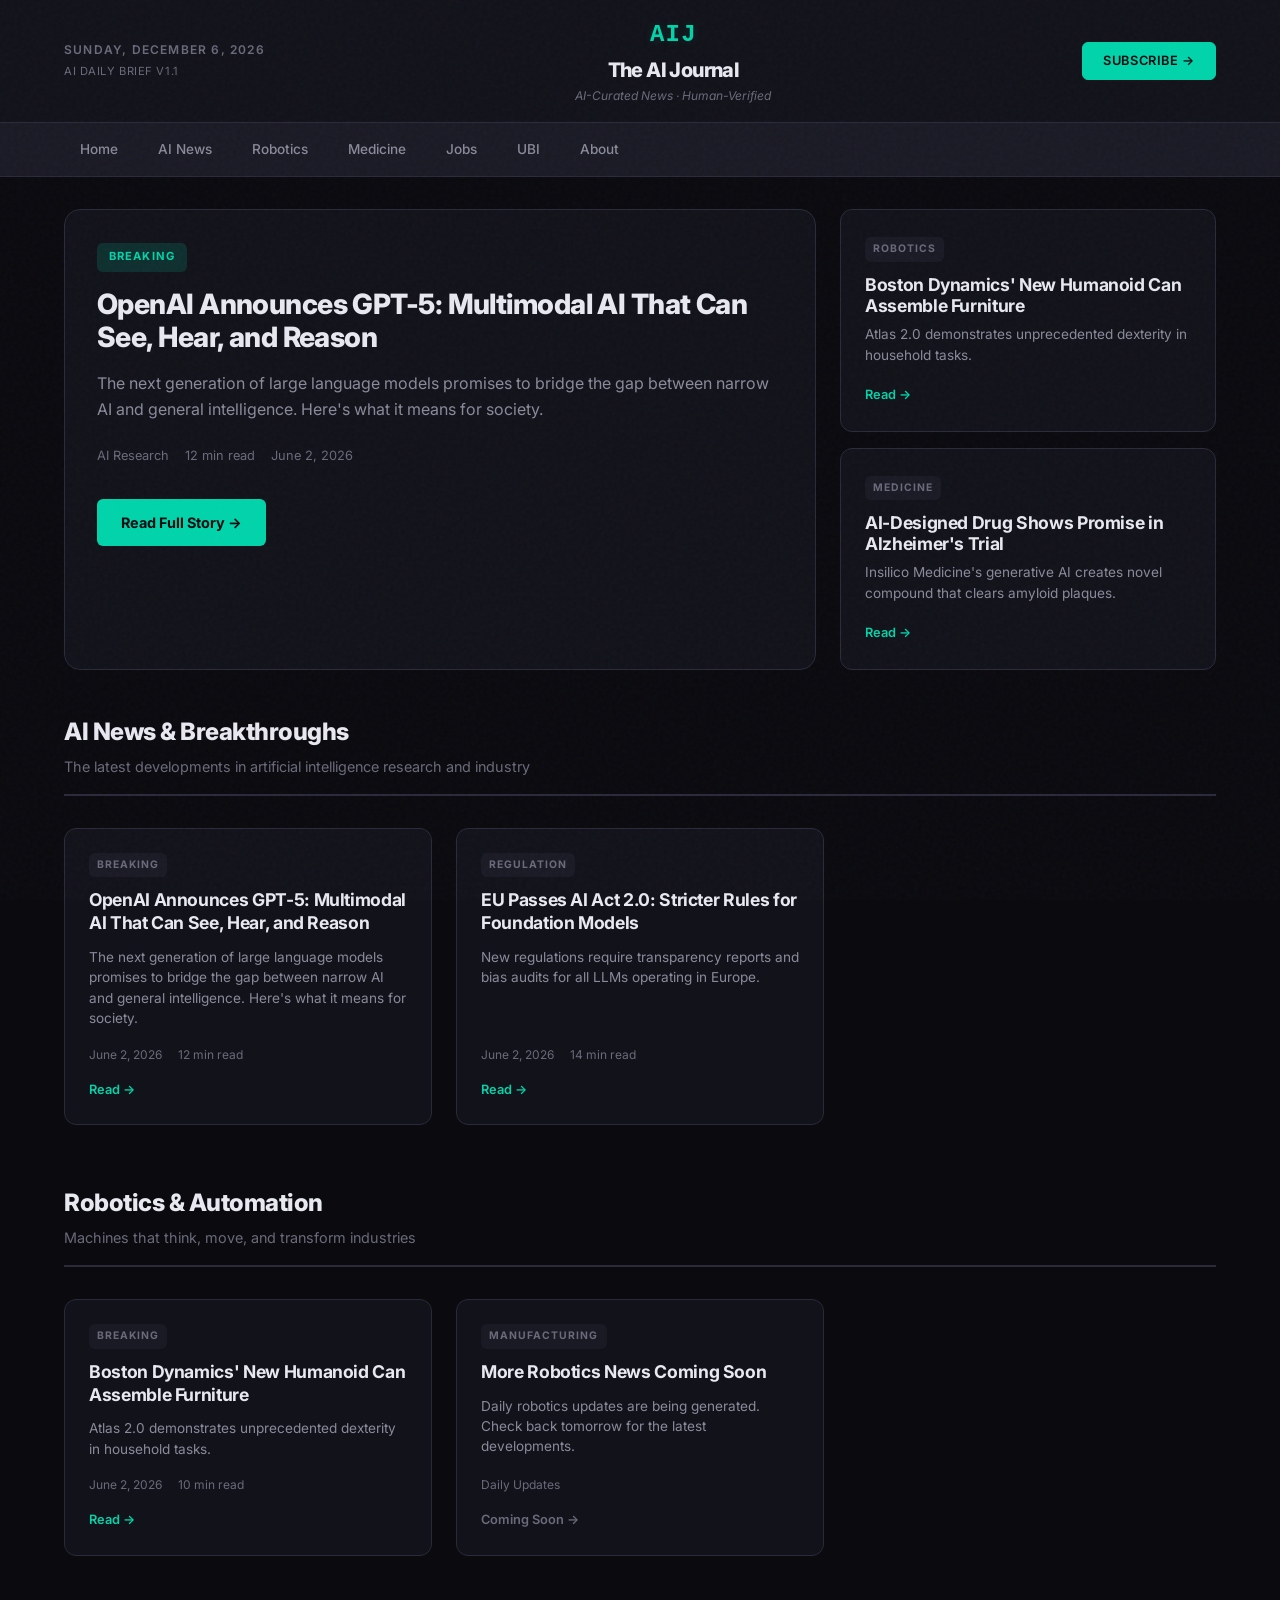
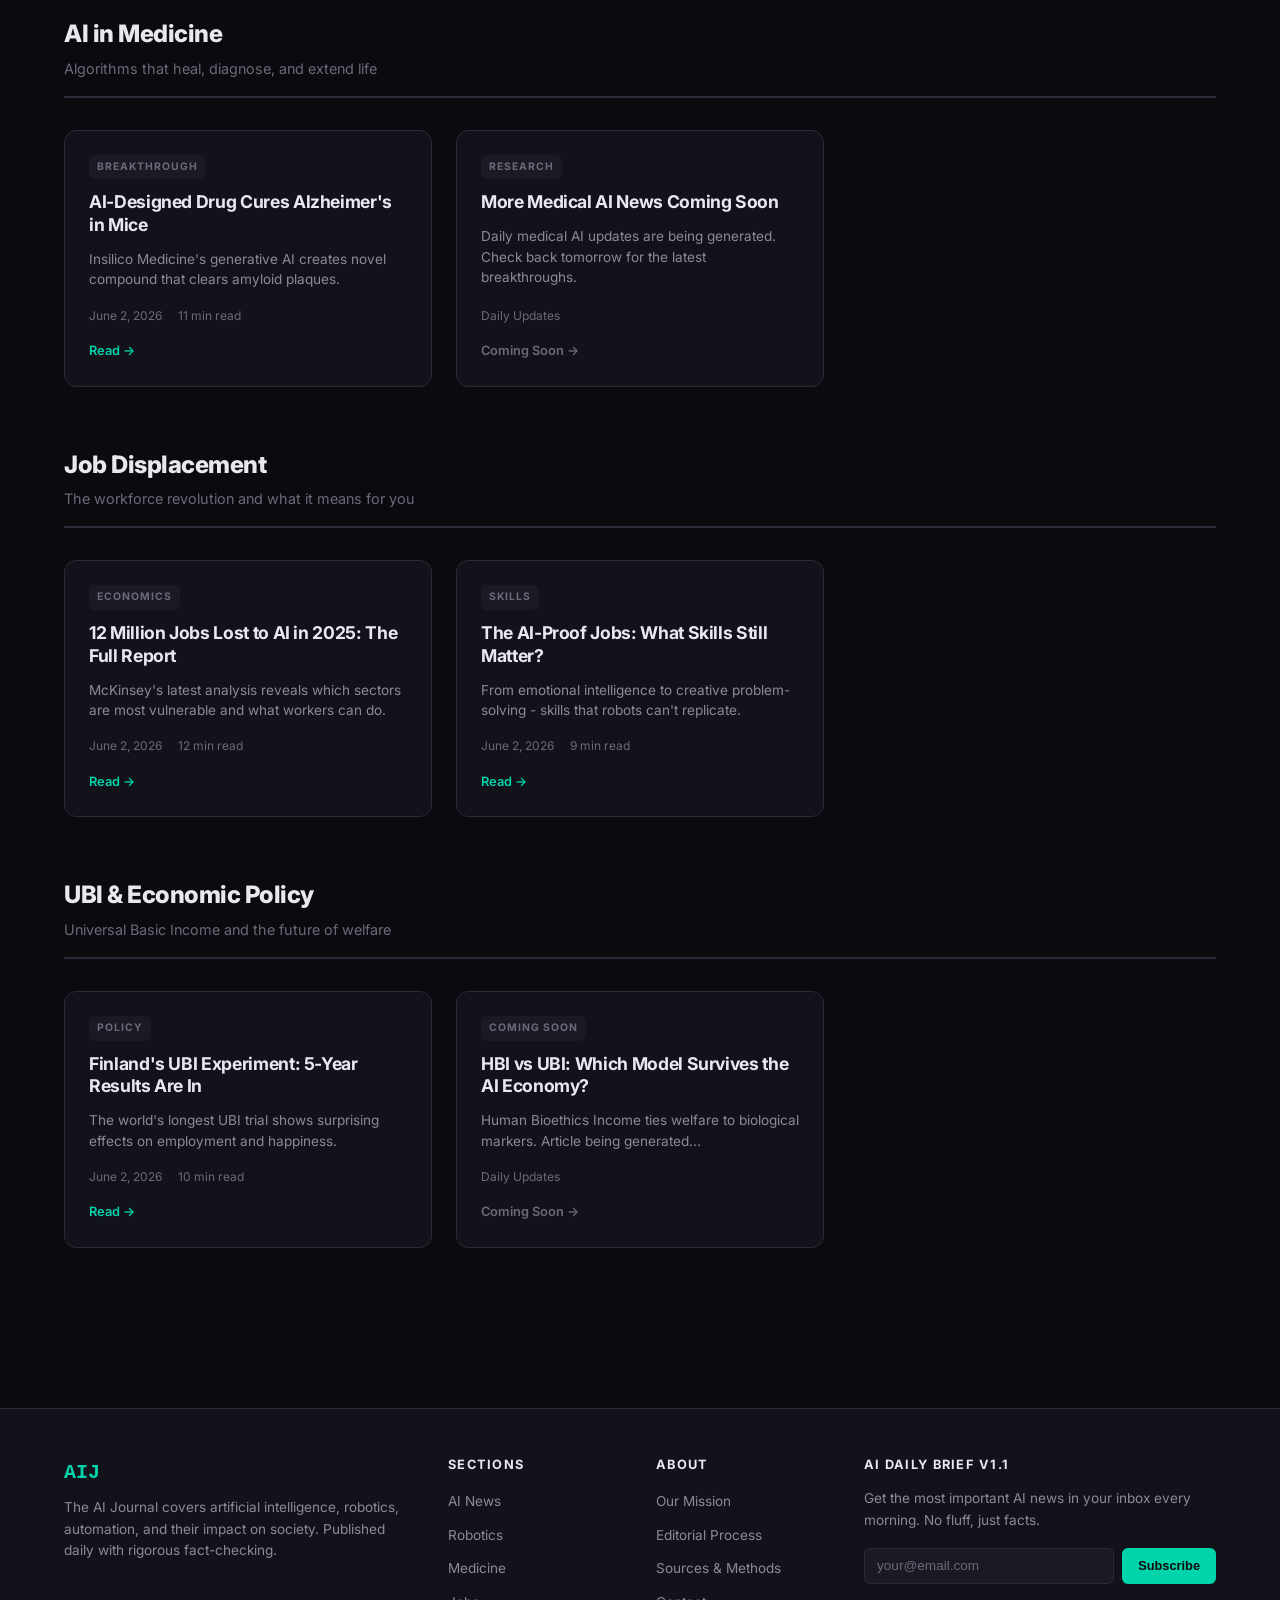
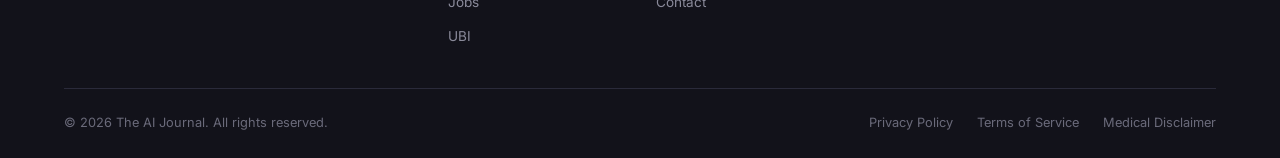
==== commit b386a4bd: "Add 3 new articles: Jobs Displacement, UBI Finland Results, EU AI Act 2.0" ====
--- a/index.html
+++ b/index.html
@@ -101,13 +101,14 @@
                     </article>
                     
                     <article class="article-card">
-                        <span class="article-tag">Research</span>
-                        <h3 class="article-card-title">More AI News Coming Soon</h3>
-                        <p class="article-card-excerpt">Daily AI news updates are being generated. Check back tomorrow for the latest breakthroughs.</p>
-                        <div class="article-card-meta">
-                            <span>Daily Updates</span>
-                        </div>
-                        <span class="card-link" style="color: var(--color-text-muted);">Coming Soon &rarr;</span>
+                        <span class="article-tag">Regulation</span>
+                        <h3 class="article-card-title">EU Passes AI Act 2.0: Stricter Rules for Foundation Models</h3>
+                        <p class="article-card-excerpt">New regulations require transparency reports and bias audits for all LLMs operating in Europe.</p>
+                        <div class="article-card-meta">
+                            <span>June 2, 2026</span>
+                            <span>14 min read</span>
+                        </div>
+                        <a href="articles/ai-news-eu-aiact-20260602.html" class="card-link">Read &rarr;</a>
                     </article>
                 </div>
             </section>
@@ -183,23 +184,25 @@
                 
                 <div class="articles-grid">
                     <article class="article-card">
-                        <span class="article-tag">Coming Soon</span>
+                        <span class="article-tag">Economics</span>
                         <h3 class="article-card-title">12 Million Jobs Lost to AI in 2025: The Full Report</h3>
-                        <p class="article-card-excerpt">McKinsey's latest analysis reveals which sectors are most vulnerable. Article being generated...</p>
-                        <div class="article-card-meta">
-                            <span>Daily Updates</span>
-                        </div>
-                        <span class="card-link" style="color: var(--color-text-muted);">Coming Soon &rarr;</span>
-                    </article>
-                    
-                    <article class="article-card">
-                        <span class="article-tag">Coming Soon</span>
+                        <p class="article-card-excerpt">McKinsey's latest analysis reveals which sectors are most vulnerable and what workers can do.</p>
+                        <div class="article-card-meta">
+                            <span>June 2, 2026</span>
+                            <span>12 min read</span>
+                        </div>
+                        <a href="articles/jobs-displacement-report-20260602.html" class="card-link">Read &rarr;</a>
+                    </article>
+                    
+                    <article class="article-card">
+                        <span class="article-tag">Skills</span>
                         <h3 class="article-card-title">The AI-Proof Jobs: What Skills Still Matter?</h3>
-                        <p class="article-card-excerpt">From emotional intelligence to creative problem-solving. Article being generated...</p>
-                        <div class="article-card-meta">
-                            <span>Daily Updates</span>
-                        </div>
-                        <span class="card-link" style="color: var(--color-text-muted);">Coming Soon &rarr;</span>
+                        <p class="article-card-excerpt">From emotional intelligence to creative problem-solving - skills that robots can't replicate.</p>
+                        <div class="article-card-meta">
+                            <span>June 2, 2026</span>
+                            <span>9 min read</span>
+                        </div>
+                        <a href="#" class="card-link">Read &rarr;</a>
                     </article>
                 </div>
             </section>
@@ -213,13 +216,14 @@
                 
                 <div class="articles-grid">
                     <article class="article-card">
-                        <span class="article-tag">Coming Soon</span>
+                        <span class="article-tag">Policy</span>
                         <h3 class="article-card-title">Finland's UBI Experiment: 5-Year Results Are In</h3>
-                        <p class="article-card-excerpt">The world's longest UBI trial shows surprising effects. Article being generated...</p>
-                        <div class="article-card-meta">
-                            <span>Daily Updates</span>
-                        </div>
-                        <span class="card-link" style="color: var(--color-text-muted);">Coming Soon &rarr;</span>
+                        <p class="article-card-excerpt">The world's longest UBI trial shows surprising effects on employment and happiness.</p>
+                        <div class="article-card-meta">
+                            <span>June 2, 2026</span>
+                            <span>10 min read</span>
+                        </div>
+                        <a href="articles/ubi-finland-results-20260602.html" class="card-link">Read &rarr;</a>
                     </article>
                     
                     <article class="article-card">
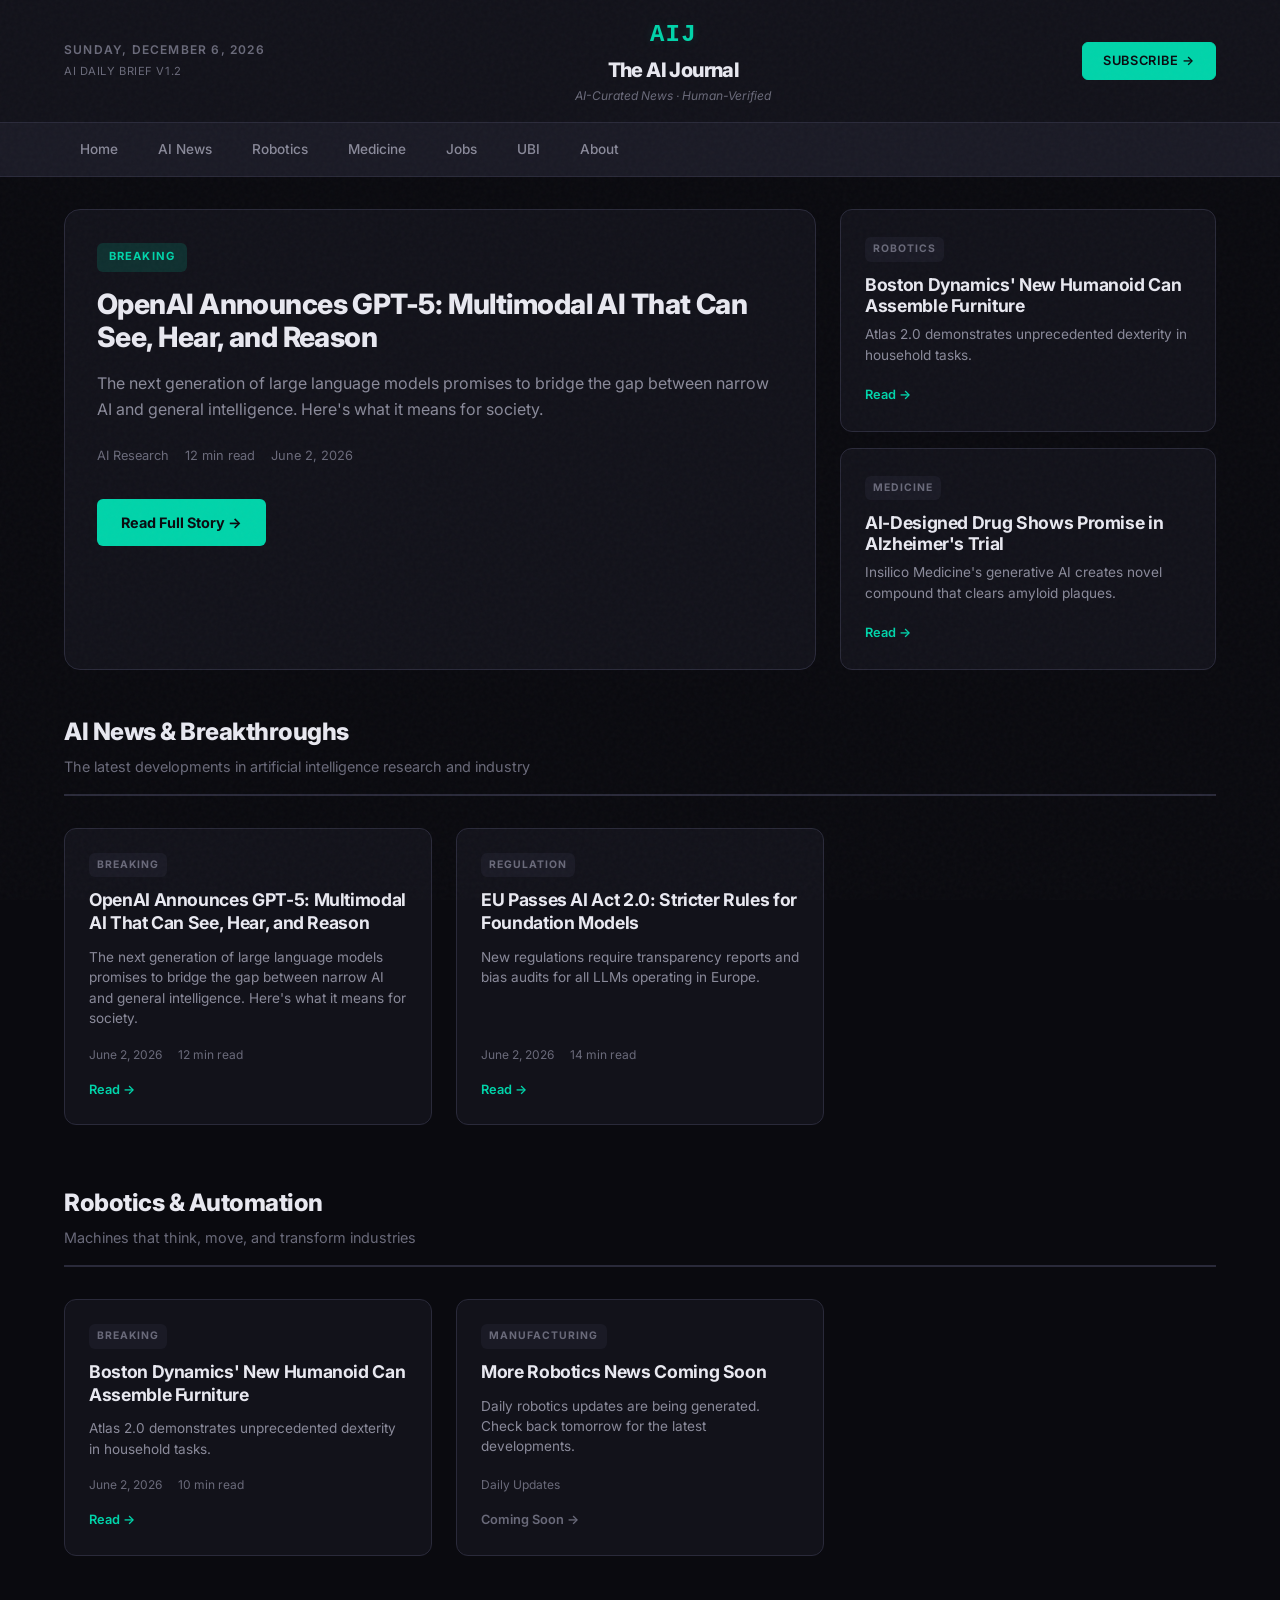
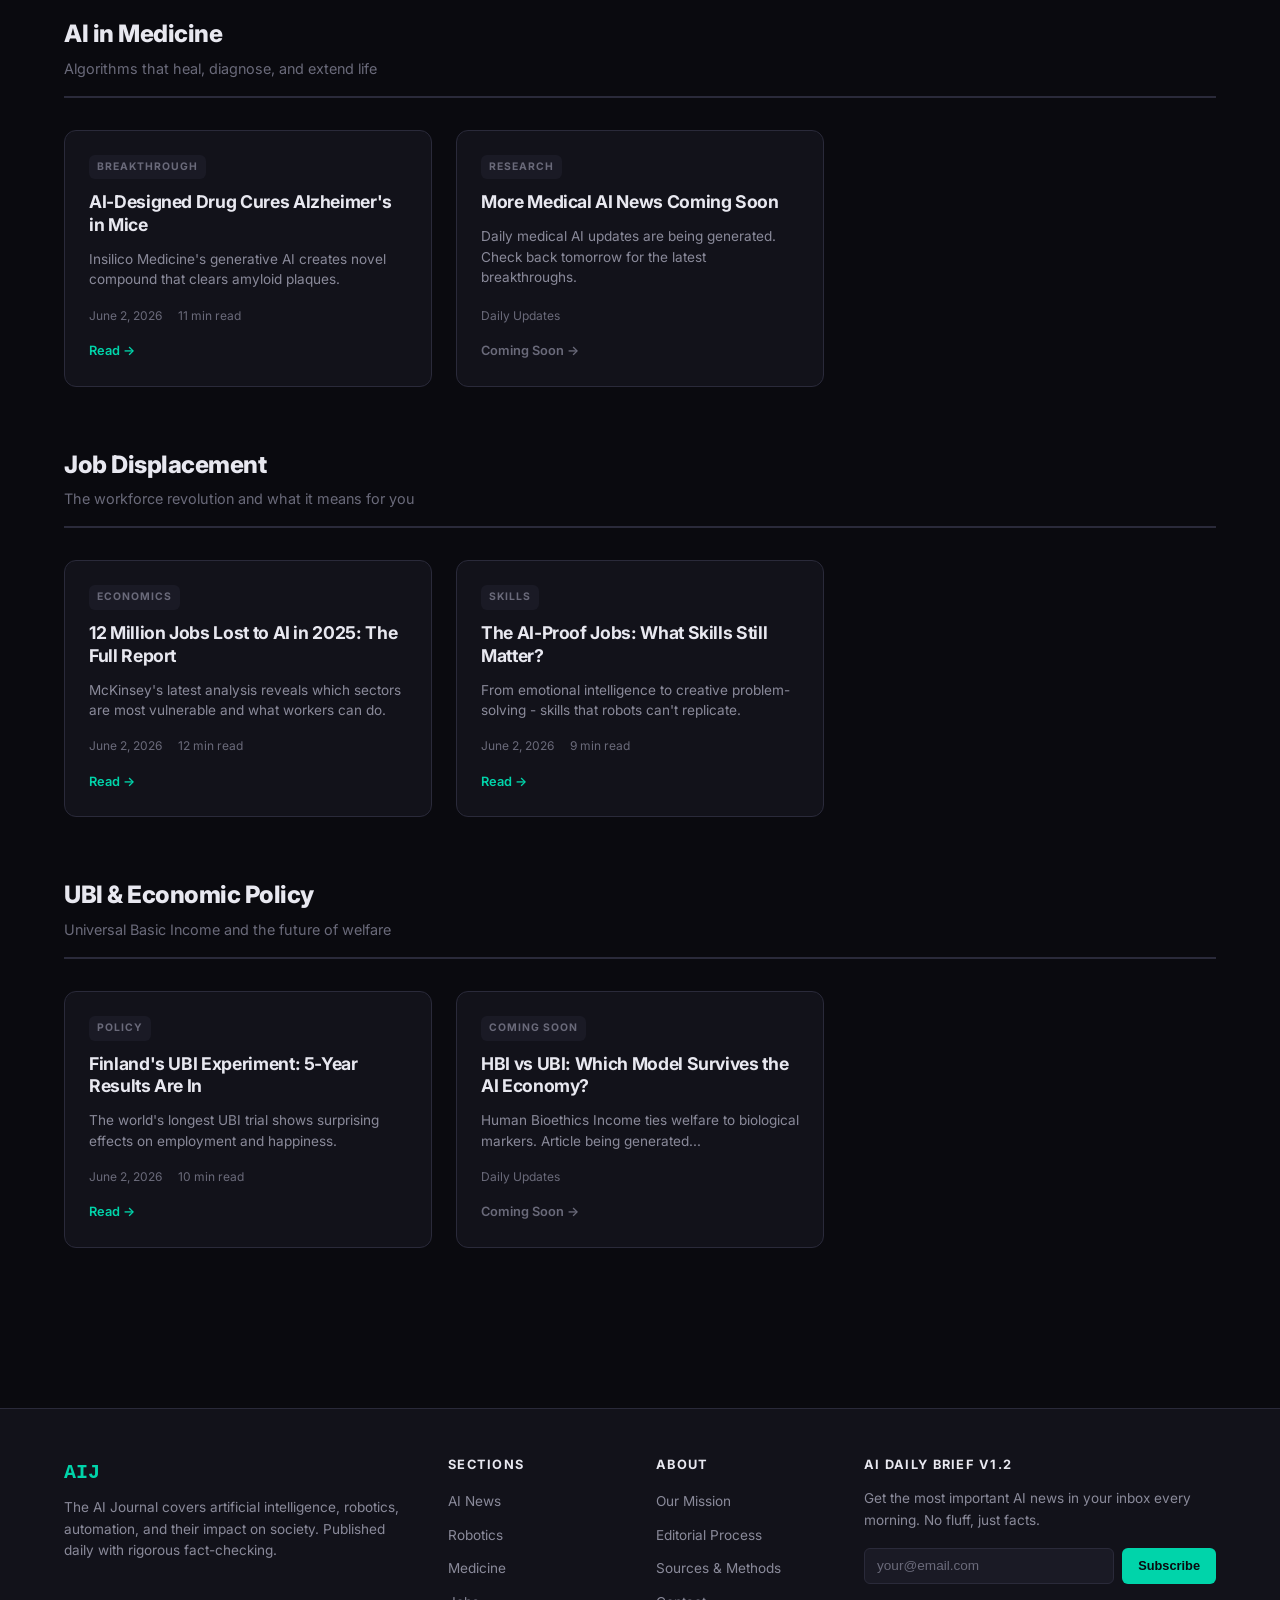
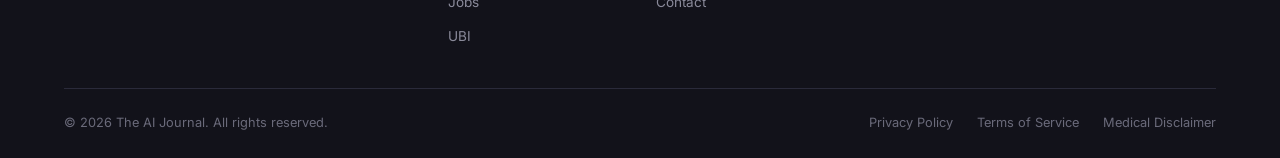
==== commit 2d9631ca: "Force cache refresh - v1.2" ====
--- a/index.html
+++ b/index.html
@@ -6,7 +6,7 @@
     <title>The AI Journal - AI News & Analysis</title>
     <link rel="stylesheet" href="styles.css">
     <link href="https://fonts.googleapis.com/css2?family=Inter:wght@300;400;500;600;700;800&display=swap" rel="stylesheet">
-</head>
+<meta http-equiv='cache-control' content='no-cache'><meta http-equiv='expires' content='0'></head>
 <body>
 
     <!-- Noise Texture Overlay -->
@@ -17,7 +17,7 @@
             <div class="masthead-inner">
                 <div class="masthead-left">
                     <span class="masthead-date" id="current-date"></span>
-                    <span class="masthead-issue">AI Daily Brief v1.1</span>
+                    <span class="masthead-issue">AI Daily Brief v1.2</span>
                 </div>
                 <div class="masthead-center">
                     <div class="masthead-logo">AIJ</div>
@@ -268,7 +268,7 @@
                     </ul>
                 </div>
                 <div class="footer-newsletter" id="newsletter">
-                    <h4 class="footer-heading">AI Daily Brief v1.1</h4>
+                    <h4 class="footer-heading">AI Daily Brief v1.2</h4>
                     <p>Get the most important AI news in your inbox every morning. No fluff, just facts.</p>
                     <form class="newsletter-form" action="https://app.kit.com/forms/9441355/subscriptions" method="post">
                         <input type="email" name="email_address" placeholder="your@email.com" required class="newsletter-input">
@@ -299,3 +299,5 @@
 
 </body>
 </html>
+
+
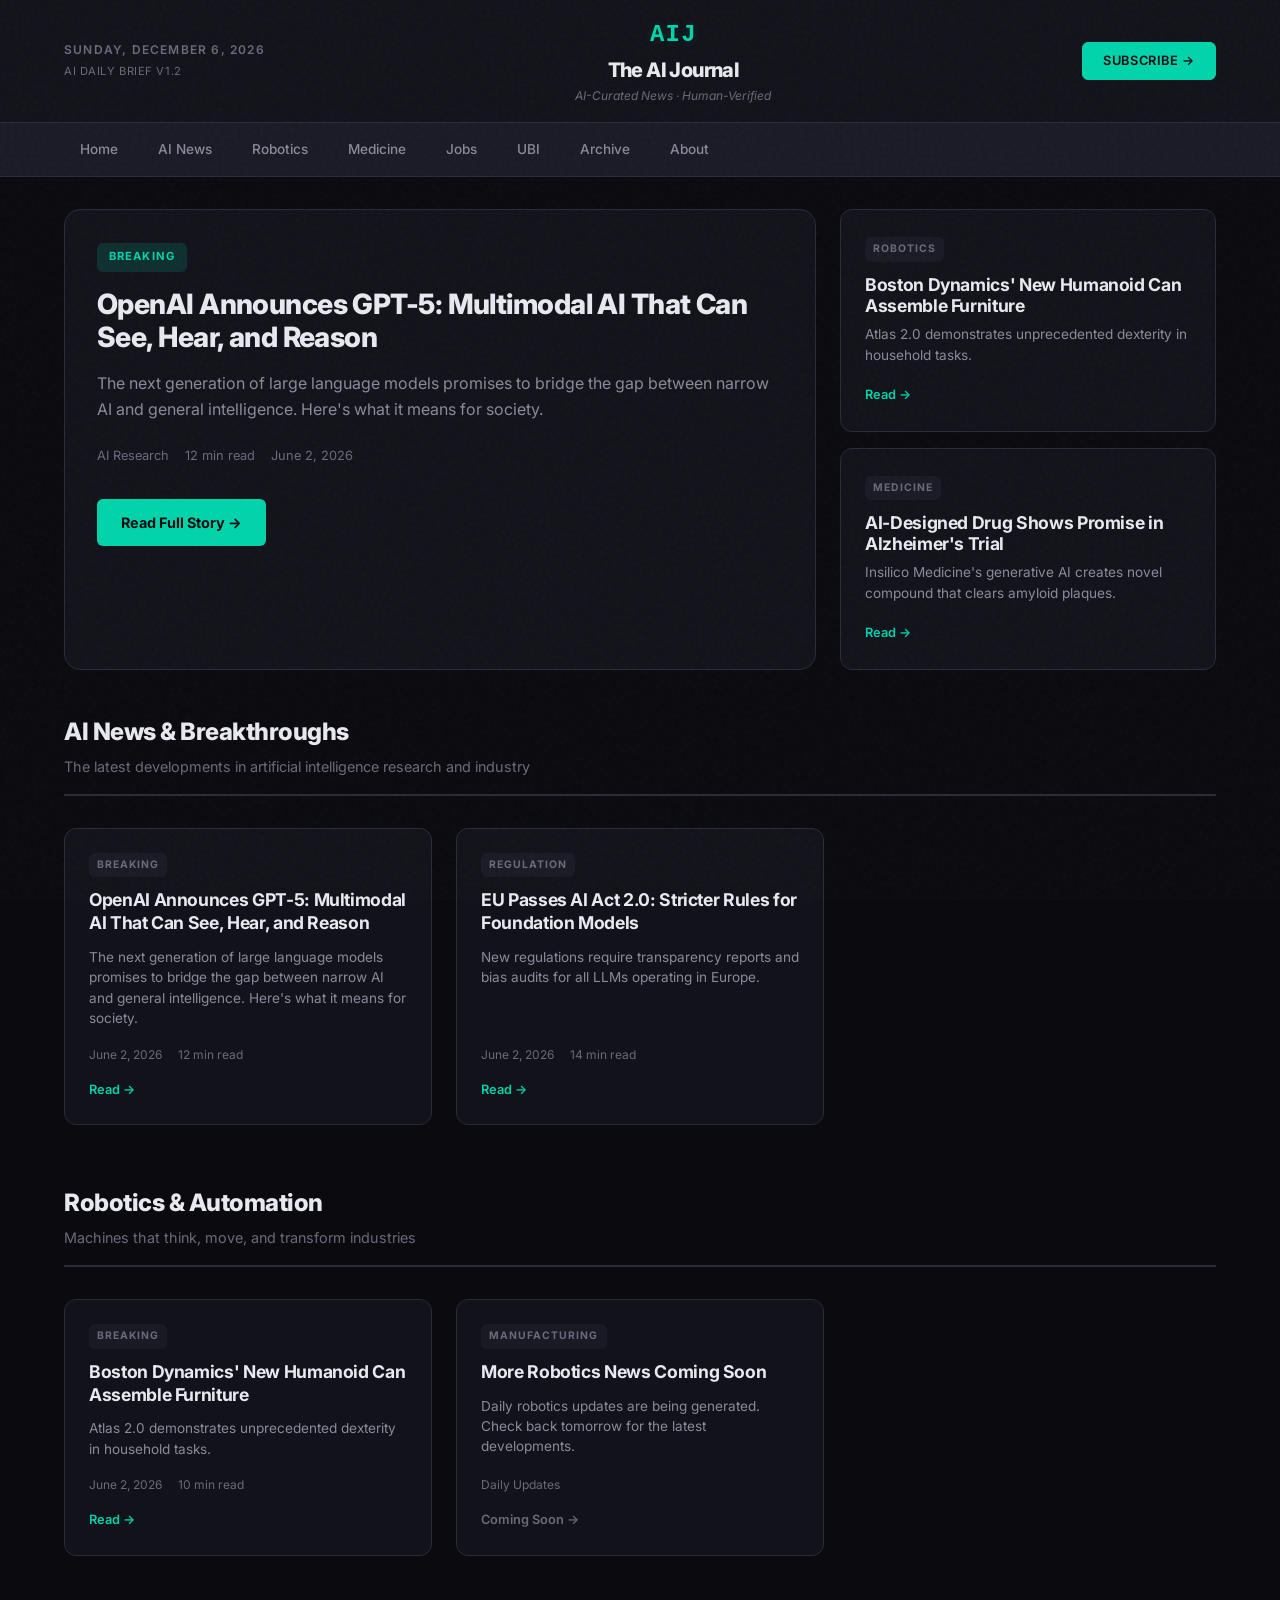
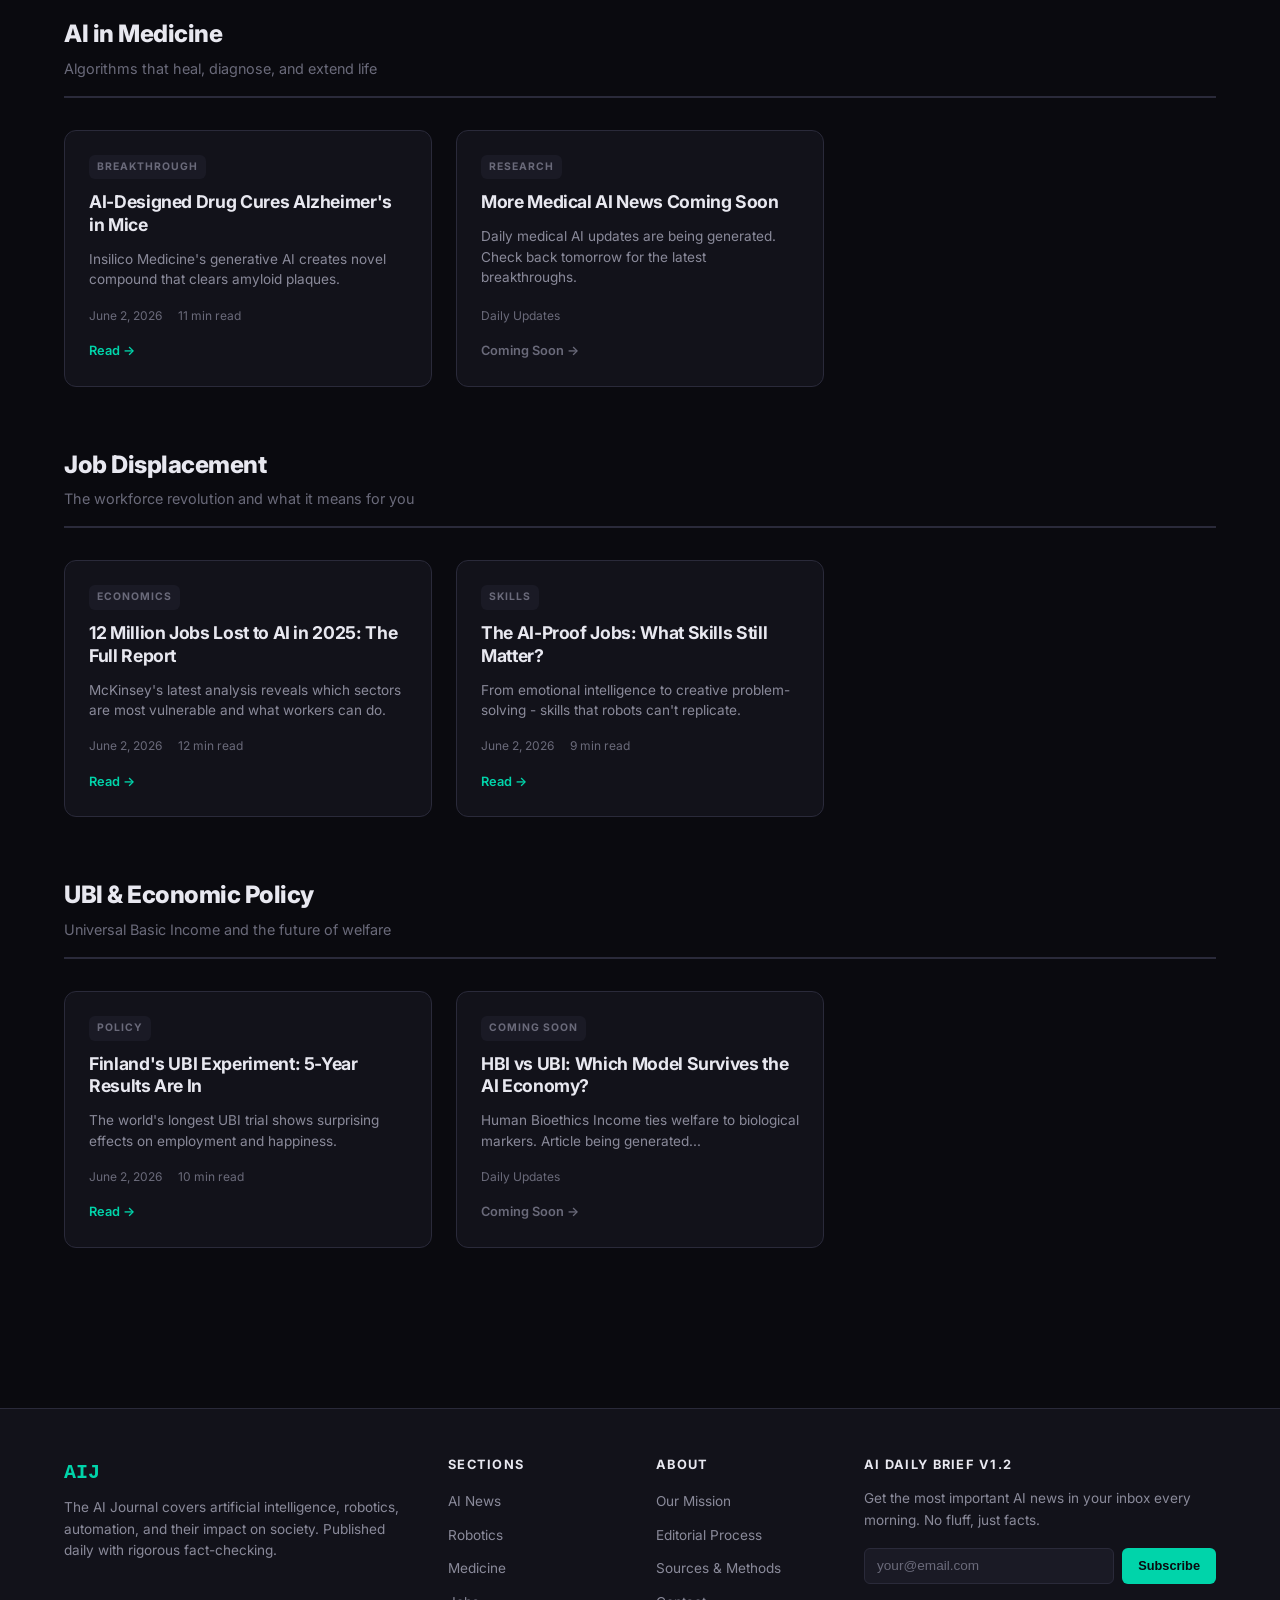
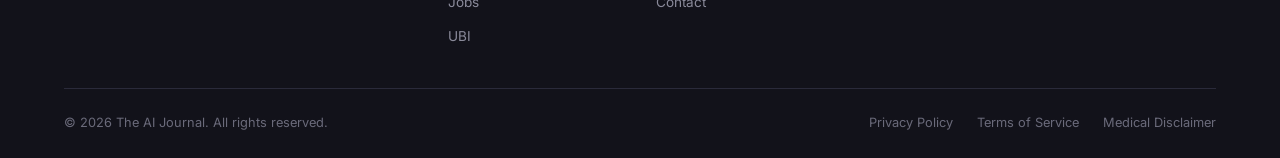
==== commit 95caa43b: "Add Archive link to main navigation" ====
--- a/index.html
+++ b/index.html
@@ -40,6 +40,7 @@
                 <a href="#medicine">Medicine</a>
                 <a href="#jobs">Jobs</a>
                 <a href="#ubi">UBI</a>
+                <a href="archive.html">Archive</a>
                 <a href="#about">About</a>
             </div>
         </div>
--- a/styles.css
+++ b/styles.css
@@ -592,6 +592,80 @@
     color: var(--color-accent);
 }
 
+/* Archive Styles */
+.archive-month {
+    margin-bottom: 2rem;
+}
+
+.archive-item {
+    padding: 1rem 0;
+    border-bottom: 1px solid var(--color-border);
+    display: flex;
+    flex-wrap: wrap;
+    gap: 0.5rem 1rem;
+    align-items: baseline;
+}
+
+.archive-date {
+    font-size: 0.8rem;
+    color: var(--color-text-muted);
+    min-width: 100px;
+}
+
+.archive-link {
+    font-size: 1rem;
+    font-weight: 600;
+    color: var(--color-text);
+    flex: 1;
+    min-width: 200px;
+}
+
+.archive-link:hover {
+    color: var(--color-accent);
+}
+
+.archive-tag {
+    font-size: 0.7rem;
+    padding: 0.2rem 0.5rem;
+    background: var(--color-accent-glow);
+    color: var(--color-accent);
+    border-radius: var(--radius-sm);
+    text-transform: uppercase;
+    letter-spacing: 0.05em;
+}
+
+.archive-read {
+    font-size: 0.75rem;
+    color: var(--color-text-muted);
+}
+
+.archive-badge {
+    font-size: 0.7rem;
+    padding: 0.2rem 0.5rem;
+    background: var(--color-surface-raised);
+    color: var(--color-text-muted);
+    border-radius: var(--radius-sm);
+    border: 1px solid var(--color-border);
+}
+
+.archive-note {
+    font-style: italic;
+    color: var(--color-text-secondary);
+    margin-bottom: 1rem;
+    padding: 0.75rem;
+    background: var(--color-surface-raised);
+    border-left: 3px solid var(--color-accent);
+    border-radius: var(--radius-sm);
+}
+
+.archive-footer {
+    margin-top: 2rem;
+    padding: 1rem;
+    background: var(--color-surface-raised);
+    border-radius: var(--radius-md);
+    text-align: center;
+}
+
 /* Responsive */
 @media (max-width: 1024px) {
     .hero-grid {
